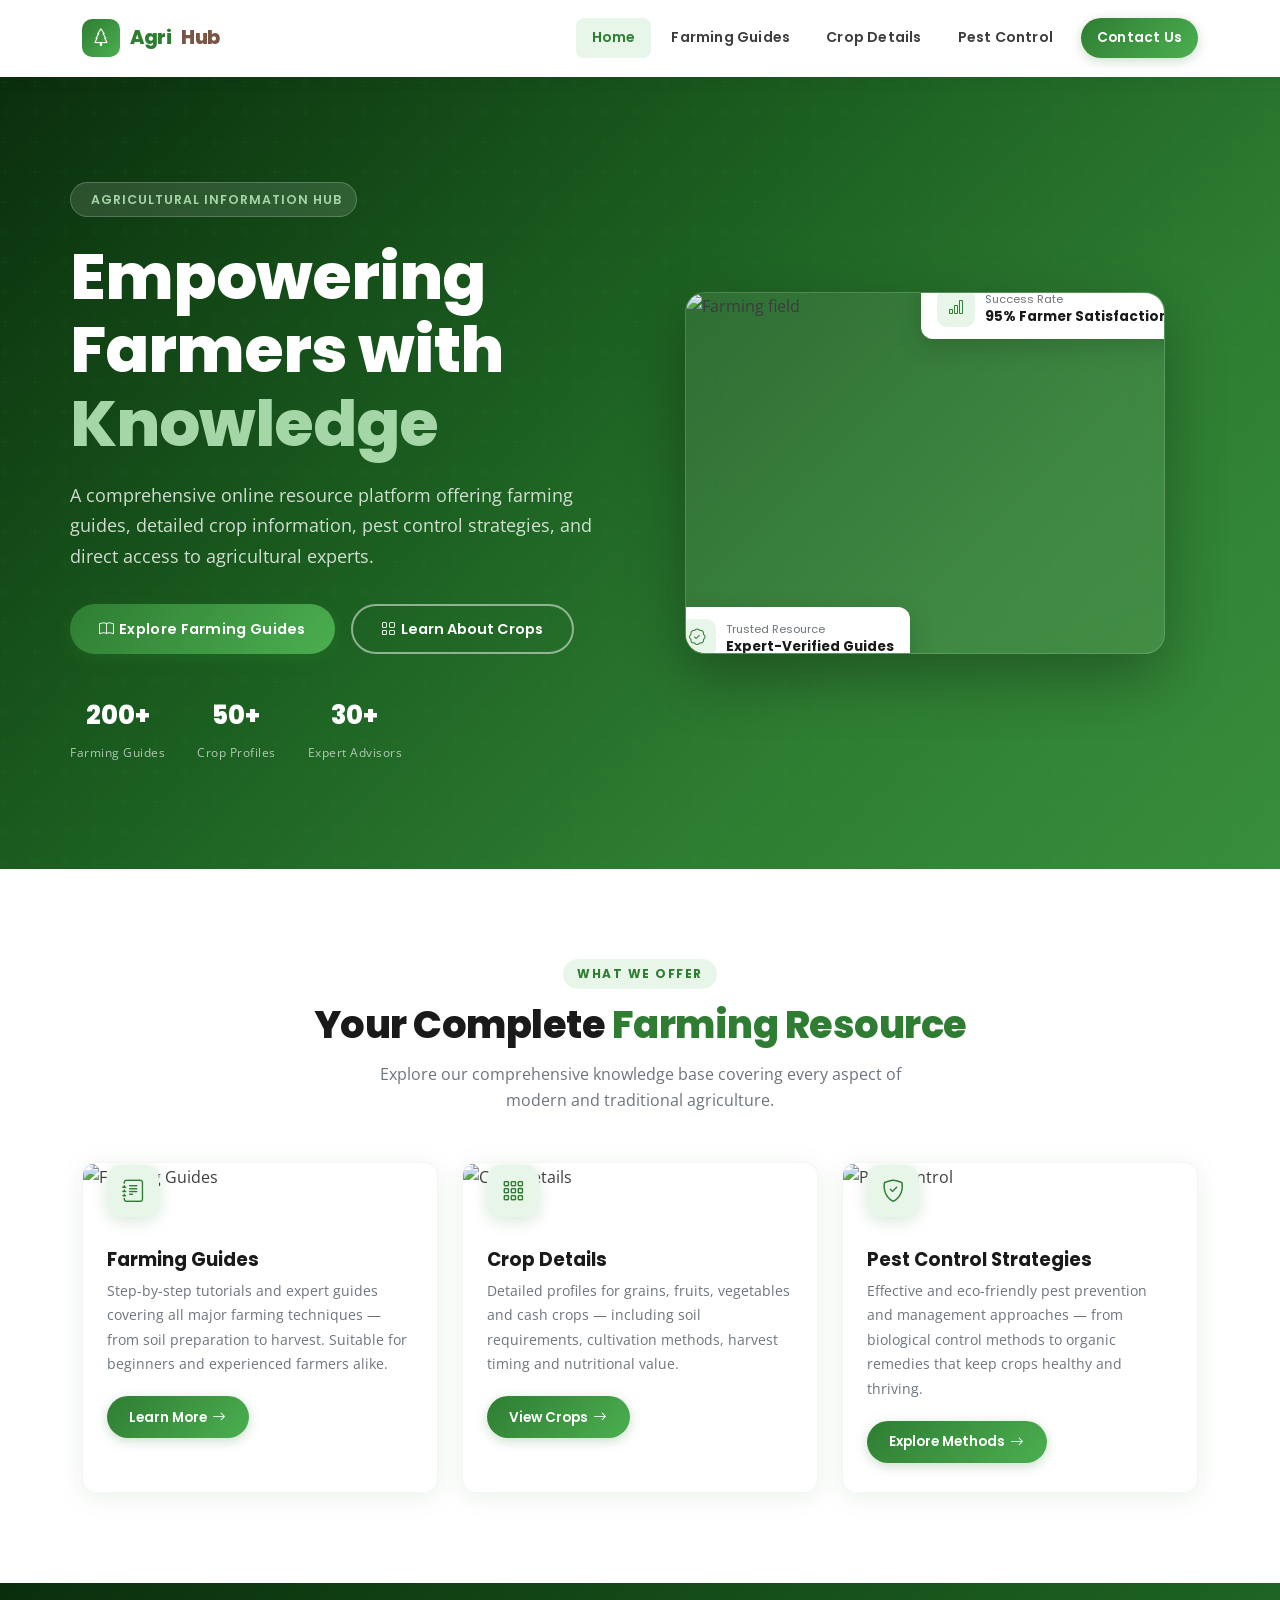
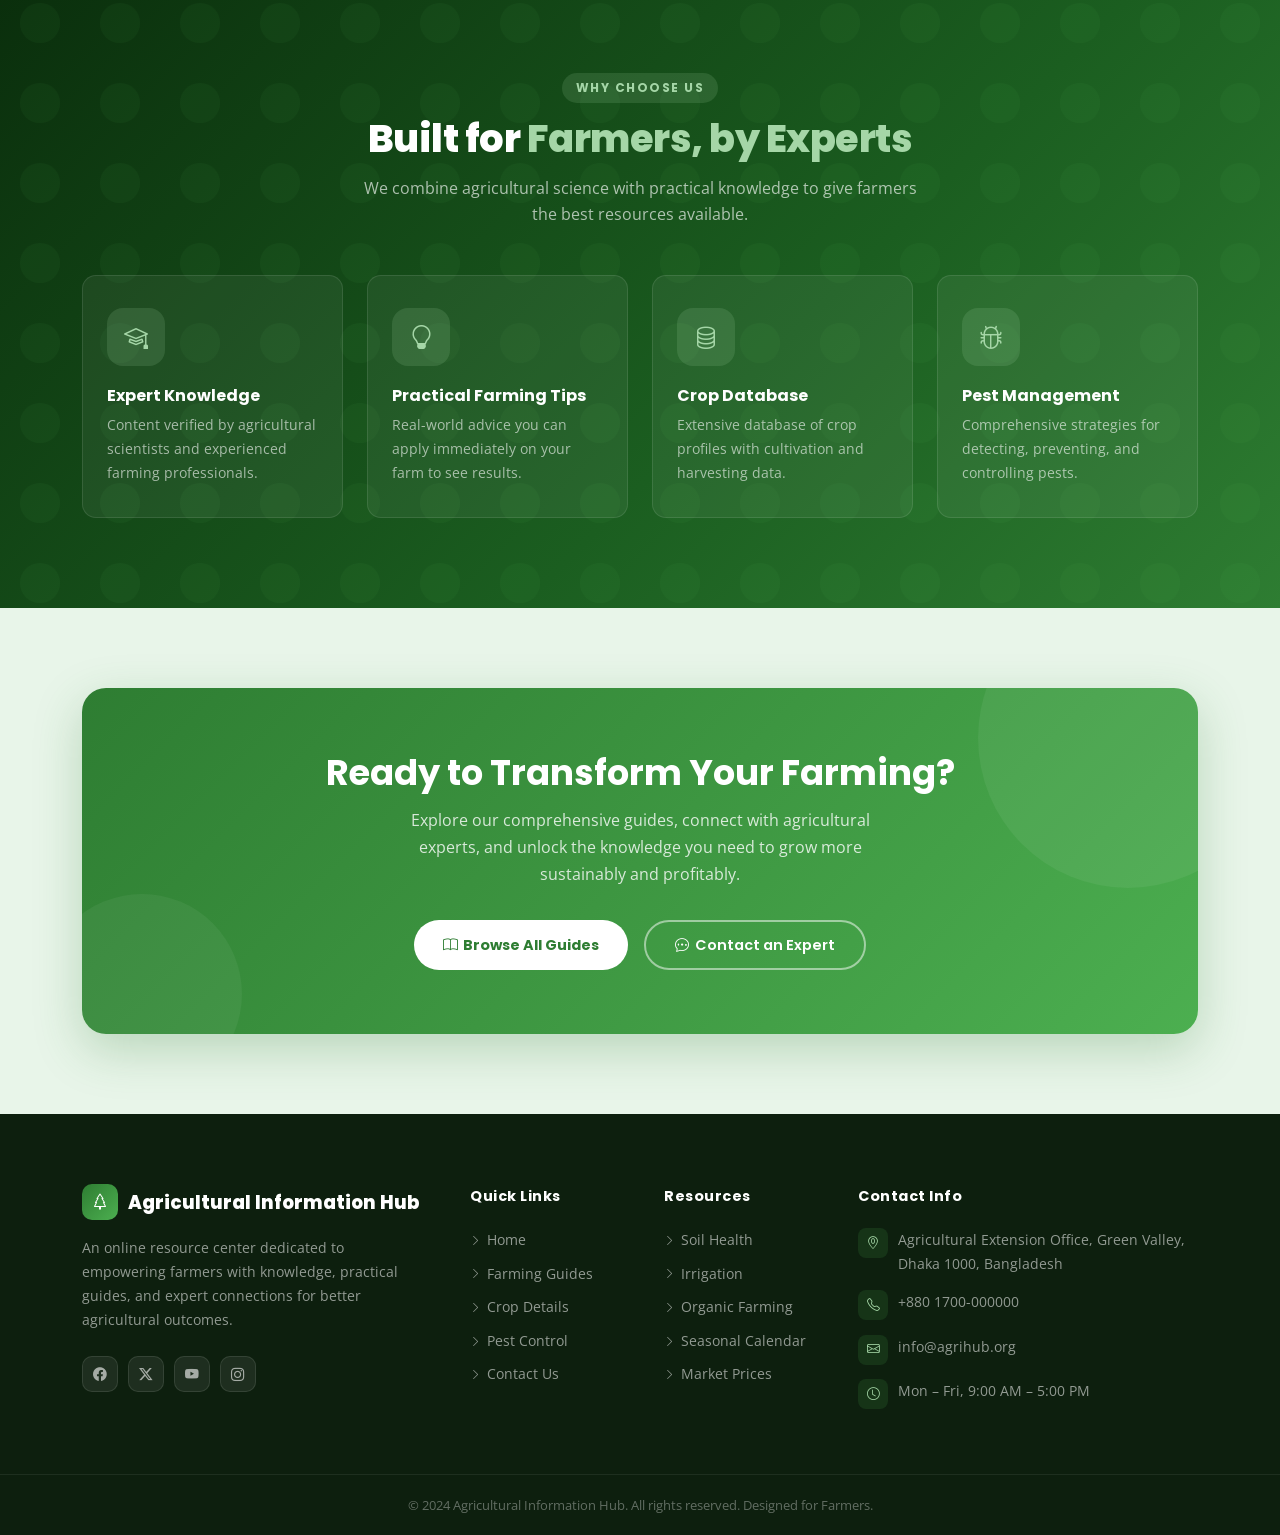
==== index.html @ 04e67c88 "uploaded base files" ====
<!DOCTYPE html>
<html lang="en">
<head>
  <meta charset="UTF-8" />
  <meta name="viewport" content="width=device-width, initial-scale=1.0" />
  <title>Agricultural Information Hub – Empowering Farmers with Knowledge</title>
  <meta name="description" content="Your online resource center for farming guides, crop information, pest control strategies, and agricultural expert advice." />

  <!-- Bootstrap 5 CSS -->
  <link rel="stylesheet" href="https://cdn.jsdelivr.net/npm/bootstrap@5.3.2/dist/css/bootstrap.min.css" />
  <!-- Bootstrap Icons -->
  <link rel="stylesheet" href="https://cdn.jsdelivr.net/npm/bootstrap-icons@1.11.3/font/bootstrap-icons.min.css" />
  <!-- Google Fonts -->
  <link rel="stylesheet" href="https://fonts.googleapis.com/css2?family=Poppins:wght@400;600;700;800&family=Open+Sans:wght@400;500;600&display=swap" />
  <!-- Custom CSS -->
  <link rel="stylesheet" href="css/style.css" />
</head>
<body>

<!-- ========================================
     NAVIGATION BAR
     ======================================== -->
<nav class="navbar navbar-expand-lg sticky-top" id="mainNav">
  <div class="container">

    <!-- Brand / Logo -->
    <a class="navbar-brand" href="index.html">
      <span class="brand-icon"><i class="bi bi-tree"></i></span>
      Agri<span>Hub</span>
    </a>

    <!-- Hamburger Toggle -->
    <button class="navbar-toggler" type="button" id="navbarToggler"
            data-bs-toggle="collapse" data-bs-target="#navbarNav"
            aria-controls="navbarNav" aria-expanded="false" aria-label="Toggle navigation">
      <span class="toggler-bar"></span>
      <span class="toggler-bar"></span>
      <span class="toggler-bar"></span>
    </button>

    <!-- Nav Links -->
    <div class="collapse navbar-collapse justify-content-end" id="navbarNav">
      <ul class="navbar-nav gap-1">
        <li class="nav-item"><a class="nav-link active" href="index.html">Home</a></li>
        <li class="nav-item"><a class="nav-link" href="farming-guides.html">Farming Guides</a></li>
        <li class="nav-item"><a class="nav-link" href="crop-details.html">Crop Details</a></li>
        <li class="nav-item"><a class="nav-link" href="pest-control.html">Pest Control</a></li>
        <li class="nav-item ms-lg-2">
          <a class="nav-link btn-green px-4" href="contact.html" style="color:white!important">Contact Us</a>
        </li>
      </ul>
    </div>
  </div>
</nav>

<!-- ========================================
     HERO SECTION
     ======================================== -->
<section class="hero">
  <div class="hero-bg-image"></div>
  <div class="container">
    <div class="row align-items-center">

      <!-- Left: Text -->
      <div class="col-lg-6 hero-content">
        <div class="hero-badge">
          <i class="bi bi-leaf"></i> Agricultural Information Hub
        </div>
        <h1>Empowering Farmers with <span class="highlight">Knowledge</span></h1>
        <p>A comprehensive online resource platform offering farming guides, detailed crop information, pest control strategies, and direct access to agricultural experts.</p>
        <div class="d-flex gap-3 flex-wrap">
          <a href="farming-guides.html" class="btn-primary-green">
            <i class="bi bi-book"></i> Explore Farming Guides
          </a>
          <a href="crop-details.html" class="btn-outline-green">
            <i class="bi bi-grid"></i> Learn About Crops
          </a>
        </div>

        <!-- Stats -->
        <div class="hero-stats">
          <div class="hero-stat">
            <strong>200+</strong>
            <span>Farming Guides</span>
          </div>
          <div class="hero-stat">
            <strong>50+</strong>
            <span>Crop Profiles</span>
          </div>
          <div class="hero-stat">
            <strong>30+</strong>
            <span>Expert Advisors</span>
          </div>
        </div>
      </div>

      <!-- Right: Image Card -->
      <div class="col-lg-6 hero-image-wrap mt-5 mt-lg-0">
        <div class="hero-image-card position-relative mx-auto" style="max-width:480px">
          <img src="https://images.unsplash.com/photo-1464226184884-fa280b87c399?w=800&auto=format&fit=crop" alt="Farming field" />
          <!-- Floating info cards -->
          <div class="hero-float-card card-1">
            <div class="hero-float-icon"><i class="bi bi-patch-check"></i></div>
            <div>
              <div class="hero-float-label">Trusted Resource</div>
              <div class="hero-float-value">Expert-Verified Guides</div>
            </div>
          </div>
          <div class="hero-float-card card-2">
            <div class="hero-float-icon"><i class="bi bi-bar-chart"></i></div>
            <div>
              <div class="hero-float-label">Success Rate</div>
              <div class="hero-float-value">95% Farmer Satisfaction</div>
            </div>
          </div>
        </div>
      </div>

    </div>
  </div>
</section>

<!-- ========================================
     FEATURED SECTIONS (3 Cards)
     ======================================== -->
<section class="section-features">
  <div class="container">
    <div class="section-header fade-in">
      <span class="section-tag">What We Offer</span>
      <h2 class="section-title">Your Complete <span class="accent">Farming Resource</span></h2>
      <p class="section-desc">Explore our comprehensive knowledge base covering every aspect of modern and traditional agriculture.</p>
    </div>

    <div class="row g-4">
      <!-- Card 1: Farming Guides -->
      <div class="col-md-4 fade-in delay-1">
        <div class="feature-card">
          <img src="https://images.unsplash.com/photo-1625246333195-78d9c38ad449?w=600&auto=format&fit=crop" alt="Farming Guides" class="feature-card-img" />
          <div class="feature-card-icon"><i class="bi bi-journal-text"></i></div>
          <div class="feature-card-body">
            <h3>Farming Guides</h3>
            <p>Step-by-step tutorials and expert guides covering all major farming techniques — from soil preparation to harvest. Suitable for beginners and experienced farmers alike.</p>
            <a href="farming-guides.html" class="btn-green">Learn More <i class="bi bi-arrow-right"></i></a>
          </div>
        </div>
      </div>

      <!-- Card 2: Crop Details -->
      <div class="col-md-4 fade-in delay-2">
        <div class="feature-card">
          <img src="https://images.unsplash.com/photo-1543257580-7269da773bf5?w=600&auto=format&fit=crop" alt="Crop Details" class="feature-card-img" />
          <div class="feature-card-icon"><i class="bi bi-grid-3x3-gap"></i></div>
          <div class="feature-card-body">
            <h3>Crop Details</h3>
            <p>Detailed profiles for grains, fruits, vegetables and cash crops — including soil requirements, cultivation methods, harvest timing and nutritional value.</p>
            <a href="crop-details.html" class="btn-green">View Crops <i class="bi bi-arrow-right"></i></a>
          </div>
        </div>
      </div>

      <!-- Card 3: Pest Control -->
      <div class="col-md-4 fade-in delay-3">
        <div class="feature-card">
          <img src="https://images.unsplash.com/photo-1416879595882-3373a0480b5b?w=600&auto=format&fit=crop" alt="Pest Control" class="feature-card-img" />
          <div class="feature-card-icon"><i class="bi bi-shield-check"></i></div>
          <div class="feature-card-body">
            <h3>Pest Control Strategies</h3>
            <p>Effective and eco-friendly pest prevention and management approaches — from biological control methods to organic remedies that keep crops healthy and thriving.</p>
            <a href="pest-control.html" class="btn-green">Explore Methods <i class="bi bi-arrow-right"></i></a>
          </div>
        </div>
      </div>
    </div>
  </div>
</section>

<!-- ========================================
     WHY THIS HUB SECTION
     ======================================== -->
<section class="section-why">
  <div class="container">
    <div class="section-header fade-in">
      <span class="section-tag">Why Choose Us</span>
      <h2 class="section-title">Built for <span class="accent" style="color:#a5d6a7">Farmers, by Experts</span></h2>
      <p class="section-desc">We combine agricultural science with practical knowledge to give farmers the best resources available.</p>
    </div>

    <div class="row g-4">
      <!-- Feature 1 -->
      <div class="col-sm-6 col-lg-3 fade-in delay-1">
        <div class="why-card">
          <div class="why-icon"><i class="bi bi-mortarboard"></i></div>
          <h4>Expert Knowledge</h4>
          <p>Content verified by agricultural scientists and experienced farming professionals.</p>
        </div>
      </div>
      <!-- Feature 2 -->
      <div class="col-sm-6 col-lg-3 fade-in delay-2">
        <div class="why-card">
          <div class="why-icon"><i class="bi bi-lightbulb"></i></div>
          <h4>Practical Farming Tips</h4>
          <p>Real-world advice you can apply immediately on your farm to see results.</p>
        </div>
      </div>
      <!-- Feature 3 -->
      <div class="col-sm-6 col-lg-3 fade-in delay-3">
        <div class="why-card">
          <div class="why-icon"><i class="bi bi-database"></i></div>
          <h4>Crop Database</h4>
          <p>Extensive database of crop profiles with cultivation and harvesting data.</p>
        </div>
      </div>
      <!-- Feature 4 -->
      <div class="col-sm-6 col-lg-3 fade-in delay-4">
        <div class="why-card">
          <div class="why-icon"><i class="bi bi-bug"></i></div>
          <h4>Pest Management</h4>
          <p>Comprehensive strategies for detecting, preventing, and controlling pests.</p>
        </div>
      </div>
    </div>
  </div>
</section>

<!-- ========================================
     CALL TO ACTION
     ======================================== -->
<section class="section-cta">
  <div class="container">
    <div class="cta-box fade-in">
      <h2>Ready to Transform Your Farming?</h2>
      <p>Explore our comprehensive guides, connect with agricultural experts, and unlock the knowledge you need to grow more sustainably and profitably.</p>
      <div class="btn-wrap">
        <a href="farming-guides.html" class="btn-cta-white">
          <i class="bi bi-book"></i> Browse All Guides
        </a>
        <a href="contact.html" class="btn-cta-outline">
          <i class="bi bi-chat-dots"></i> Contact an Expert
        </a>
      </div>
    </div>
  </div>
</section>

<!-- ========================================
     FOOTER
     ======================================== -->
<footer class="site-footer">
  <div class="container">
    <div class="row g-5">

      <!-- Brand Column -->
      <div class="col-lg-4">
        <div class="footer-brand">
          <span class="brand-icon"><i class="bi bi-tree"></i></span>
          Agricultural Information Hub
        </div>
        <p class="footer-desc">An online resource center dedicated to empowering farmers with knowledge, practical guides, and expert connections for better agricultural outcomes.</p>
        <div class="social-links">
          <a href="#" class="social-link" aria-label="Facebook"><i class="bi bi-facebook"></i></a>
          <a href="#" class="social-link" aria-label="Twitter"><i class="bi bi-twitter-x"></i></a>
          <a href="#" class="social-link" aria-label="YouTube"><i class="bi bi-youtube"></i></a>
          <a href="#" class="social-link" aria-label="Instagram"><i class="bi bi-instagram"></i></a>
        </div>
      </div>

      <!-- Quick Links -->
      <div class="col-sm-6 col-lg-2">
        <p class="footer-heading">Quick Links</p>
        <ul class="footer-links">
          <li><a href="index.html"><i class="bi bi-chevron-right"></i> Home</a></li>
          <li><a href="farming-guides.html"><i class="bi bi-chevron-right"></i> Farming Guides</a></li>
          <li><a href="crop-details.html"><i class="bi bi-chevron-right"></i> Crop Details</a></li>
          <li><a href="pest-control.html"><i class="bi bi-chevron-right"></i> Pest Control</a></li>
          <li><a href="contact.html"><i class="bi bi-chevron-right"></i> Contact Us</a></li>
        </ul>
      </div>

      <!-- Resources -->
      <div class="col-sm-6 col-lg-2">
        <p class="footer-heading">Resources</p>
        <ul class="footer-links">
          <li><a href="#"><i class="bi bi-chevron-right"></i> Soil Health</a></li>
          <li><a href="#"><i class="bi bi-chevron-right"></i> Irrigation</a></li>
          <li><a href="#"><i class="bi bi-chevron-right"></i> Organic Farming</a></li>
          <li><a href="#"><i class="bi bi-chevron-right"></i> Seasonal Calendar</a></li>
          <li><a href="#"><i class="bi bi-chevron-right"></i> Market Prices</a></li>
        </ul>
      </div>

      <!-- Contact Info -->
      <div class="col-lg-4">
        <p class="footer-heading">Contact Info</p>
        <div class="footer-contact-item">
          <span class="footer-contact-icon"><i class="bi bi-geo-alt"></i></span>
          <span>Agricultural Extension Office, Green Valley, Dhaka 1000, Bangladesh</span>
        </div>
        <div class="footer-contact-item">
          <span class="footer-contact-icon"><i class="bi bi-telephone"></i></span>
          <span>+880 1700-000000</span>
        </div>
        <div class="footer-contact-item">
          <span class="footer-contact-icon"><i class="bi bi-envelope"></i></span>
          <span>info@agrihub.org</span>
        </div>
        <div class="footer-contact-item">
          <span class="footer-contact-icon"><i class="bi bi-clock"></i></span>
          <span>Mon – Fri, 9:00 AM – 5:00 PM</span>
        </div>
      </div>

    </div>
  </div>
  <div class="footer-bottom">
    <div class="container">
      <p class="mb-0">&copy; 2024 Agricultural Information Hub. All rights reserved. Designed for Farmers.</p>
    </div>
  </div>
</footer>

<!-- Scroll To Top Button -->
<button id="scrollTop" aria-label="Scroll to top"><i class="bi bi-arrow-up"></i></button>

<!-- Bootstrap 5 JS Bundle -->
<script src="https://cdn.jsdelivr.net/npm/bootstrap@5.3.2/dist/js/bootstrap.bundle.min.js"></script>
<!-- jQuery -->
<script src="https://code.jquery.com/jquery-3.7.1.min.js"></script>
<!-- Custom JS -->
<script src="js/script.js"></script>
</body>
</html>
---- css/style.css ----
/* =============================================
   Agricultural Information Hub - Main Stylesheet
   Color Palette:
     Primary Green: #2e7d32
     Light Green: #e8f5e9
     Earth Brown: #795548
     Background: #f8f9fa
   Fonts: Poppins (headings), Open Sans (body)
   ============================================= */

/* ---- Google Fonts Import ---- */
@import url('https://fonts.googleapis.com/css2?family=Poppins:wght@400;600;700;800&family=Open+Sans:wght@400;500;600&display=swap');

/* ---- CSS Variables ---- */
:root {
  --primary: #2e7d32;
  --primary-dark: #1b5e20;
  --primary-light: #4caf50;
  --light-green: #e8f5e9;
  --brown: #795548;
  --brown-light: #a1887f;
  --bg: #f8f9fa;
  --white: #ffffff;
  --dark: #1a1a1a;
  --text: #3d3d3d;
  --text-muted: #6c757d;
  --shadow: 0 4px 24px rgba(46,125,50,0.10);
  --shadow-hover: 0 8px 32px rgba(46,125,50,0.18);
  --radius: 14px;
  --transition: all 0.3s cubic-bezier(0.4, 0, 0.2, 1);
}

/* ---- Reset & Base ---- */
*, *::before, *::after { box-sizing: border-box; }

body {
  font-family: 'Open Sans', sans-serif;
  background: var(--bg);
  color: var(--text);
  font-size: 16px;
  line-height: 1.7;
  overflow-x: hidden;
}

h1, h2, h3, h4, h5, h6 {
  font-family: 'Poppins', sans-serif;
  color: var(--dark);
  font-weight: 700;
}

a { text-decoration: none; transition: var(--transition); }
img { max-width: 100%; }

/* =============================================
   NAVBAR
   ============================================= */
.navbar {
  background: var(--white) !important;
  box-shadow: 0 2px 16px rgba(0,0,0,0.08);
  padding: 0.9rem 0;
  z-index: 1050;
}

.navbar-brand {
  display: flex;
  align-items: center;
  gap: 10px;
  font-family: 'Poppins', sans-serif;
  font-weight: 800;
  font-size: 1.2rem;
  color: var(--primary) !important;
  letter-spacing: -0.5px;
}

.navbar-brand .brand-icon {
  width: 38px;
  height: 38px;
  background: linear-gradient(135deg, var(--primary), var(--primary-light));
  border-radius: 10px;
  display: flex;
  align-items: center;
  justify-content: center;
  color: white;
  font-size: 1.1rem;
  flex-shrink: 0;
}

.navbar-brand span { color: var(--brown); }

.nav-link {
  font-family: 'Poppins', sans-serif;
  font-weight: 600;
  font-size: 0.88rem;
  color: var(--text) !important;
  padding: 0.5rem 1rem !important;
  border-radius: 8px;
  letter-spacing: 0.2px;
  transition: var(--transition);
}

.nav-link:hover, .nav-link.active {
  color: var(--primary) !important;
  background: var(--light-green);
}

.navbar-toggler { border: none; outline: none; box-shadow: none !important; }
.navbar-toggler-icon { background-image: none; }
.navbar-toggler .toggler-bar {
  display: block;
  width: 24px;
  height: 2px;
  background: var(--primary);
  margin: 5px 0;
  border-radius: 2px;
  transition: var(--transition);
}

/* =============================================
   HERO SECTION
   ============================================= */
.hero {
  position: relative;
  min-height: 88vh;
  display: flex;
  align-items: center;
  overflow: hidden;
  background: linear-gradient(135deg, #0a2e0c 0%, #1b5e20 40%, #2e7d32 70%, #388e3c 100%);
}

.hero::before {
  content: '';
  position: absolute;
  inset: 0;
  background:
    url("data:image/svg+xml,%3Csvg width='60' height='60' viewBox='0 0 60 60' xmlns='http://www.w3.org/2000/svg'%3E%3Cg fill='none' fill-rule='evenodd'%3E%3Cg fill='%234caf50' fill-opacity='0.07'%3E%3Cpath d='M36 34v-4h-2v4h-4v2h4v4h2v-4h4v-2h-4zm0-30V0h-2v4h-4v2h4v4h2V6h4V4h-4zM6 34v-4H4v4H0v2h4v4h2v-4h4v-2H6zM6 4V0H4v4H0v2h4v4h2V6h4V4H6z'/%3E%3C/g%3E%3C/g%3E%3C/svg%3E");
  opacity: 0.5;
}

.hero-bg-image {
  position: absolute;
  inset: 0;
  background: url('https://images.unsplash.com/photo-1500651230702-0e2d8a49d4ad?w=1600&auto=format&fit=crop') center/cover no-repeat;
  opacity: 0.18;
}

.hero-content {
  position: relative;
  z-index: 2;
  padding: 80px 0;
}

.hero-badge {
  display: inline-flex;
  align-items: center;
  gap: 6px;
  background: rgba(255,255,255,0.12);
  border: 1px solid rgba(255,255,255,0.2);
  color: #a5d6a7;
  font-family: 'Poppins', sans-serif;
  font-size: 0.78rem;
  font-weight: 600;
  letter-spacing: 1px;
  text-transform: uppercase;
  padding: 6px 14px;
  border-radius: 50px;
  margin-bottom: 1.4rem;
}

.hero h1 {
  font-family: 'Poppins', sans-serif;
  font-size: clamp(2.4rem, 5vw, 4rem);
  font-weight: 800;
  color: #ffffff;
  line-height: 1.15;
  letter-spacing: -1px;
  margin-bottom: 1.2rem;
}

.hero h1 .highlight {
  color: #a5d6a7;
  position: relative;
}

.hero p {
  color: rgba(255,255,255,0.8);
  font-size: 1.1rem;
  max-width: 540px;
  margin-bottom: 2rem;
  line-height: 1.75;
}

.hero-stats {
  display: flex;
  gap: 2rem;
  margin-top: 2.5rem;
  flex-wrap: wrap;
}

.hero-stat {
  text-align: center;
}

.hero-stat strong {
  display: block;
  font-family: 'Poppins', sans-serif;
  font-size: 1.6rem;
  font-weight: 800;
  color: #fff;
}

.hero-stat span {
  font-size: 0.78rem;
  color: rgba(255,255,255,0.65);
  letter-spacing: 0.5px;
}

.hero-image-wrap {
  position: relative;
  z-index: 2;
}

.hero-image-card {
  background: rgba(255,255,255,0.08);
  backdrop-filter: blur(16px);
  border: 1px solid rgba(255,255,255,0.15);
  border-radius: 20px;
  overflow: hidden;
  box-shadow: 0 24px 60px rgba(0,0,0,0.3);
}

.hero-image-card img {
  width: 100%;
  height: 360px;
  object-fit: cover;
  display: block;
}

/* Floating info cards on hero image */
.hero-float-card {
  position: absolute;
  background: white;
  border-radius: 12px;
  padding: 12px 16px;
  box-shadow: 0 8px 24px rgba(0,0,0,0.15);
  display: flex;
  align-items: center;
  gap: 10px;
  font-family: 'Poppins', sans-serif;
}

.hero-float-card.card-1 { bottom: -16px; left: -24px; }
.hero-float-card.card-2 { top: -16px; right: -20px; }

.hero-float-icon {
  width: 38px; height: 38px;
  background: var(--light-green);
  border-radius: 10px;
  display: flex;
  align-items: center;
  justify-content: center;
  color: var(--primary);
  font-size: 1rem;
  flex-shrink: 0;
}

.hero-float-label { font-size: 0.7rem; color: var(--text-muted); }
.hero-float-value { font-size: 0.85rem; font-weight: 700; color: var(--dark); line-height: 1.2; }

/* =============================================
   BUTTONS
   ============================================= */
.btn-primary-green {
  background: linear-gradient(135deg, var(--primary), var(--primary-light));
  color: white;
  border: none;
  padding: 0.72rem 1.8rem;
  border-radius: 50px;
  font-family: 'Poppins', sans-serif;
  font-weight: 600;
  font-size: 0.9rem;
  letter-spacing: 0.3px;
  transition: var(--transition);
  box-shadow: 0 4px 15px rgba(46,125,50,0.3);
  cursor: pointer;
  display: inline-flex;
  align-items: center;
  gap: 6px;
}

.btn-primary-green:hover {
  transform: translateY(-2px);
  box-shadow: 0 8px 25px rgba(46,125,50,0.4);
  color: white;
}

.btn-outline-green {
  background: transparent;
  color: white;
  border: 2px solid rgba(255,255,255,0.5);
  padding: 0.68rem 1.8rem;
  border-radius: 50px;
  font-family: 'Poppins', sans-serif;
  font-weight: 600;
  font-size: 0.9rem;
  transition: var(--transition);
  cursor: pointer;
  display: inline-flex;
  align-items: center;
  gap: 6px;
}

.btn-outline-green:hover {
  background: rgba(255,255,255,0.1);
  border-color: white;
  color: white;
  transform: translateY(-2px);
}

.btn-green {
  background: linear-gradient(135deg, var(--primary), var(--primary-light));
  color: white;
  border: none;
  padding: 0.6rem 1.4rem;
  border-radius: 50px;
  font-family: 'Poppins', sans-serif;
  font-weight: 600;
  font-size: 0.85rem;
  transition: var(--transition);
  box-shadow: 0 3px 12px rgba(46,125,50,0.25);
  cursor: pointer;
  display: inline-flex;
  align-items: center;
  gap: 5px;
}

.btn-green:hover {
  transform: translateY(-2px);
  box-shadow: 0 6px 20px rgba(46,125,50,0.35);
  color: white;
}

/* =============================================
   SECTION HEADERS
   ============================================= */
.section-header {
  text-align: center;
  margin-bottom: 3rem;
}

.section-tag {
  display: inline-block;
  background: var(--light-green);
  color: var(--primary);
  font-family: 'Poppins', sans-serif;
  font-size: 0.75rem;
  font-weight: 700;
  letter-spacing: 1.5px;
  text-transform: uppercase;
  padding: 5px 14px;
  border-radius: 50px;
  margin-bottom: 0.8rem;
}

.section-title {
  font-family: 'Poppins', sans-serif;
  font-size: clamp(1.7rem, 3vw, 2.4rem);
  font-weight: 800;
  color: var(--dark);
  line-height: 1.2;
  letter-spacing: -0.5px;
  margin-bottom: 0.8rem;
}

.section-title .accent { color: var(--primary); }

.section-desc {
  color: var(--text-muted);
  max-width: 560px;
  margin: 0 auto;
  font-size: 0.97rem;
}

/* =============================================
   FEATURED CARDS
   ============================================= */
.section-features { padding: 90px 0; background: var(--white); }

.feature-card {
  background: var(--white);
  border-radius: var(--radius);
  overflow: hidden;
  box-shadow: var(--shadow);
  transition: var(--transition);
  height: 100%;
  border: 1px solid rgba(0,0,0,0.04);
}

.feature-card:hover {
  transform: translateY(-6px);
  box-shadow: var(--shadow-hover);
}

.feature-card-img {
  width: 100%;
  height: 200px;
  object-fit: cover;
}

.feature-card-icon {
  width: 52px; height: 52px;
  background: var(--light-green);
  border-radius: 14px;
  display: flex;
  align-items: center;
  justify-content: center;
  color: var(--primary);
  font-size: 1.4rem;
  margin: -26px 24px 0;
  position: relative;
  z-index: 1;
  box-shadow: 0 4px 16px rgba(46,125,50,0.18);
  flex-shrink: 0;
}

.feature-card-body {
  padding: 1.2rem 1.5rem 1.8rem;
}

.feature-card-body h3 {
  font-size: 1.15rem;
  font-weight: 700;
  margin-bottom: 0.5rem;
  margin-top: 0.8rem;
}

.feature-card-body p {
  color: var(--text-muted);
  font-size: 0.9rem;
  margin-bottom: 1.2rem;
}

/* =============================================
   WHY HUB SECTION
   ============================================= */
.section-why {
  padding: 90px 0;
  background: linear-gradient(135deg, #0a2e0c 0%, #1b5e20 60%, #2e7d32 100%);
  position: relative;
  overflow: hidden;
}

.section-why::before {
  content: '';
  position: absolute;
  inset: 0;
  background: url("data:image/svg+xml,%3Csvg width='80' height='80' viewBox='0 0 80 80' xmlns='http://www.w3.org/2000/svg'%3E%3Cg fill='%234caf50' fill-opacity='0.06' fill-rule='evenodd'%3E%3Ccircle cx='40' cy='40' r='20'/%3E%3C/g%3E%3C/svg%3E");
}

.section-why .section-tag { background: rgba(165,214,167,0.15); color: #a5d6a7; }
.section-why .section-title { color: white; }
.section-why .section-desc { color: rgba(255,255,255,0.65); }

.why-card {
  background: rgba(255,255,255,0.06);
  border: 1px solid rgba(255,255,255,0.1);
  border-radius: var(--radius);
  padding: 2rem 1.5rem;
  transition: var(--transition);
  position: relative;
  z-index: 1;
}

.why-card:hover {
  background: rgba(255,255,255,0.1);
  transform: translateY(-4px);
}

.why-icon {
  width: 58px; height: 58px;
  background: rgba(165,214,167,0.15);
  border-radius: 16px;
  display: flex;
  align-items: center;
  justify-content: center;
  color: #a5d6a7;
  font-size: 1.5rem;
  margin-bottom: 1.2rem;
}

.why-card h4 {
  font-size: 1rem;
  font-weight: 700;
  color: white;
  margin-bottom: 0.5rem;
}

.why-card p {
  color: rgba(255,255,255,0.6);
  font-size: 0.88rem;
  margin: 0;
}

/* =============================================
   CTA SECTION
   ============================================= */
.section-cta {
  padding: 80px 0;
  background: var(--light-green);
}

.cta-box {
  background: linear-gradient(135deg, var(--primary), var(--primary-light));
  border-radius: 24px;
  padding: 4rem;
  text-align: center;
  position: relative;
  overflow: hidden;
  box-shadow: 0 16px 48px rgba(46,125,50,0.25);
}

.cta-box::before {
  content: '';
  position: absolute;
  width: 300px; height: 300px;
  background: rgba(255,255,255,0.06);
  border-radius: 50%;
  top: -100px; right: -80px;
}

.cta-box::after {
  content: '';
  position: absolute;
  width: 200px; height: 200px;
  background: rgba(255,255,255,0.05);
  border-radius: 50%;
  bottom: -60px; left: -40px;
}

.cta-box h2 {
  color: white;
  font-size: clamp(1.6rem, 3vw, 2.2rem);
  margin-bottom: 0.8rem;
  position: relative;
  z-index: 1;
}

.cta-box p {
  color: rgba(255,255,255,0.8);
  font-size: 1rem;
  max-width: 500px;
  margin: 0 auto 2rem;
  position: relative;
  z-index: 1;
}

.cta-box .btn-wrap {
  position: relative;
  z-index: 1;
  display: flex;
  gap: 1rem;
  justify-content: center;
  flex-wrap: wrap;
}

.btn-cta-white {
  background: white;
  color: var(--primary);
  border: none;
  padding: 0.72rem 1.8rem;
  border-radius: 50px;
  font-family: 'Poppins', sans-serif;
  font-weight: 700;
  font-size: 0.9rem;
  transition: var(--transition);
  cursor: pointer;
  display: inline-flex;
  align-items: center;
  gap: 6px;
}

.btn-cta-white:hover {
  transform: translateY(-2px);
  box-shadow: 0 8px 24px rgba(0,0,0,0.15);
  color: var(--primary);
}

.btn-cta-outline {
  background: transparent;
  color: white;
  border: 2px solid rgba(255,255,255,0.5);
  padding: 0.68rem 1.8rem;
  border-radius: 50px;
  font-family: 'Poppins', sans-serif;
  font-weight: 600;
  font-size: 0.9rem;
  transition: var(--transition);
  cursor: pointer;
  display: inline-flex;
  align-items: center;
  gap: 6px;
  text-decoration: none;
}

.btn-cta-outline:hover {
  background: rgba(255,255,255,0.1);
  border-color: white;
  color: white;
  transform: translateY(-2px);
}

/* =============================================
   FOOTER
   ============================================= */
.site-footer {
  background: #0d1f0e;
  color: rgba(255,255,255,0.75);
  padding: 70px 0 0;
}

.footer-brand {
  display: flex;
  align-items: center;
  gap: 10px;
  font-family: 'Poppins', sans-serif;
  font-weight: 800;
  font-size: 1.15rem;
  color: white;
  margin-bottom: 1rem;
}

.footer-brand .brand-icon {
  width: 36px; height: 36px;
  background: linear-gradient(135deg, var(--primary), var(--primary-light));
  border-radius: 10px;
  display: flex;
  align-items: center;
  justify-content: center;
  color: white;
  font-size: 1rem;
  flex-shrink: 0;
}

.footer-desc {
  font-size: 0.88rem;
  color: rgba(255,255,255,0.55);
  margin-bottom: 1.5rem;
  line-height: 1.7;
}

.footer-heading {
  font-family: 'Poppins', sans-serif;
  font-size: 0.9rem;
  font-weight: 700;
  color: white;
  margin-bottom: 1.2rem;
  letter-spacing: 0.5px;
}

.footer-links { list-style: none; padding: 0; margin: 0; }
.footer-links li { margin-bottom: 0.6rem; }
.footer-links a {
  color: rgba(255,255,255,0.55);
  font-size: 0.88rem;
  display: flex;
  align-items: center;
  gap: 6px;
  transition: var(--transition);
}
.footer-links a:hover { color: #a5d6a7; padding-left: 4px; }
.footer-links a i { font-size: 0.7rem; }

.footer-contact-item {
  display: flex;
  align-items: flex-start;
  gap: 10px;
  margin-bottom: 0.9rem;
  font-size: 0.88rem;
  color: rgba(255,255,255,0.55);
}

.footer-contact-icon {
  width: 30px; height: 30px;
  background: rgba(76,175,80,0.15);
  border-radius: 8px;
  display: flex;
  align-items: center;
  justify-content: center;
  color: #a5d6a7;
  flex-shrink: 0;
  font-size: 0.8rem;
}

.social-links { display: flex; gap: 10px; margin-top: 1.2rem; }

.social-link {
  width: 36px; height: 36px;
  background: rgba(255,255,255,0.07);
  border: 1px solid rgba(255,255,255,0.1);
  border-radius: 10px;
  display: flex;
  align-items: center;
  justify-content: center;
  color: rgba(255,255,255,0.6);
  font-size: 0.85rem;
  transition: var(--transition);
}

.social-link:hover {
  background: var(--primary);
  border-color: var(--primary);
  color: white;
  transform: translateY(-2px);
}

.footer-bottom {
  border-top: 1px solid rgba(255,255,255,0.07);
  margin-top: 50px;
  padding: 1.2rem 0;
  text-align: center;
  font-size: 0.82rem;
  color: rgba(255,255,255,0.35);
}

/* =============================================
   PAGE HERO (inner pages)
   ============================================= */
.page-hero {
  background: linear-gradient(135deg, #0a2e0c 0%, #1b5e20 60%, #2e7d32 100%);
  padding: 90px 0 70px;
  position: relative;
  overflow: hidden;
}

.page-hero::before {
  content: '';
  position: absolute;
  inset: 0;
  background: url("data:image/svg+xml,%3Csvg width='60' height='60' viewBox='0 0 60 60' xmlns='http://www.w3.org/2000/svg'%3E%3Cg fill='%234caf50' fill-opacity='0.07'%3E%3Cpath d='M36 34v-4h-2v4h-4v2h4v4h2v-4h4v-2h-4zm0-30V0h-2v4h-4v2h4v4h2V6h4V4h-4zM6 34v-4H4v4H0v2h4v4h2v-4h4v-2H6zM6 4V0H4v4H0v2h4v4h2V6h4V4H6z'/%3E%3C/g%3E%3C/svg%3E");
}

.page-hero h1 {
  font-family: 'Poppins', sans-serif;
  font-size: clamp(1.8rem, 4vw, 2.8rem);
  font-weight: 800;
  color: white;
  margin-bottom: 0.5rem;
  position: relative;
  z-index: 1;
}

.page-hero p {
  color: rgba(255,255,255,0.75);
  font-size: 1rem;
  max-width: 560px;
  margin: 0;
  position: relative;
  z-index: 1;
}

.breadcrumb-nav {
  position: relative;
  z-index: 1;
  margin-bottom: 1.2rem;
}

.breadcrumb-nav a {
  color: #a5d6a7;
  font-size: 0.82rem;
  font-family: 'Poppins', sans-serif;
  font-weight: 600;
}

.breadcrumb-nav span {
  color: rgba(255,255,255,0.45);
  font-size: 0.82rem;
  margin: 0 6px;
}

.breadcrumb-nav .current {
  color: rgba(255,255,255,0.7);
  font-size: 0.82rem;
}

/* =============================================
   GUIDE CARDS (Farming Guides)
   ============================================= */
.section-guides { padding: 80px 0; }

.filter-bar {
  display: flex;
  gap: 8px;
  flex-wrap: wrap;
  margin-bottom: 2.5rem;
}

.filter-btn {
  background: var(--white);
  border: 1.5px solid #e0e0e0;
  color: var(--text-muted);
  padding: 7px 18px;
  border-radius: 50px;
  font-family: 'Poppins', sans-serif;
  font-size: 0.82rem;
  font-weight: 600;
  cursor: pointer;
  transition: var(--transition);
}

.filter-btn:hover, .filter-btn.active {
  background: var(--primary);
  border-color: var(--primary);
  color: white;
  box-shadow: 0 3px 12px rgba(46,125,50,0.25);
}

.guide-card {
  background: var(--white);
  border-radius: var(--radius);
  overflow: hidden;
  box-shadow: var(--shadow);
  transition: var(--transition);
  height: 100%;
  border: 1px solid rgba(0,0,0,0.04);
}

.guide-card:hover {
  transform: translateY(-5px);
  box-shadow: var(--shadow-hover);
}

.guide-card-img {
  width: 100%;
  height: 190px;
  object-fit: cover;
}

.guide-cat-tag {
  display: inline-block;
  font-size: 0.7rem;
  font-family: 'Poppins', sans-serif;
  font-weight: 700;
  letter-spacing: 0.5px;
  text-transform: uppercase;
  padding: 3px 10px;
  border-radius: 50px;
  margin-bottom: 0.6rem;
}

.tag-crop { background: #e8f5e9; color: #2e7d32; }
.tag-organic { background: #f3e5f5; color: #7b1fa2; }
.tag-seasonal { background: #fff3e0; color: #e65100; }
.tag-irrigation { background: #e3f2fd; color: #1565c0; }

.guide-card-body {
  padding: 1.3rem 1.4rem 1.6rem;
}

.guide-card-body h4 {
  font-size: 1rem;
  font-weight: 700;
  margin-bottom: 0.5rem;
  color: var(--dark);
}

.guide-card-body p {
  color: var(--text-muted);
  font-size: 0.86rem;
  margin-bottom: 1rem;
  line-height: 1.6;
}

.guide-meta {
  display: flex;
  align-items: center;
  justify-content: space-between;
  font-size: 0.78rem;
  color: var(--text-muted);
  margin-bottom: 1rem;
}

.guide-meta i { font-size: 0.75rem; margin-right: 3px; }

/* =============================================
   CROP DETAILS PAGE
   ============================================= */
.section-crops { padding: 80px 0; }

.crop-category-tabs .nav-link {
  color: var(--text-muted) !important;
  font-size: 0.88rem;
  padding: 0.5rem 1.2rem !important;
  border-radius: 50px !important;
  border: 1.5px solid transparent !important;
}

.crop-category-tabs .nav-link.active {
  background: var(--primary) !important;
  color: white !important;
  border-color: var(--primary) !important;
}

.crop-card {
  background: var(--white);
  border-radius: var(--radius);
  overflow: hidden;
  box-shadow: var(--shadow);
  transition: var(--transition);
  border: 1px solid rgba(0,0,0,0.04);
  margin-bottom: 1.5rem;
}

.crop-card:hover { box-shadow: var(--shadow-hover); }

.crop-card-img {
  width: 100%;
  height: 180px;
  object-fit: cover;
}

.crop-card-body { padding: 1.4rem; }

.crop-card-body h4 {
  font-size: 1.05rem;
  font-weight: 700;
  margin-bottom: 1rem;
  color: var(--dark);
}

.crop-info-grid {
  display: grid;
  grid-template-columns: 1fr 1fr;
  gap: 0.6rem;
  margin-bottom: 1rem;
}

.crop-info-item {
  background: var(--bg);
  border-radius: 8px;
  padding: 0.5rem 0.7rem;
}

.crop-info-label {
  font-size: 0.7rem;
  color: var(--text-muted);
  font-weight: 600;
  letter-spacing: 0.3px;
  text-transform: uppercase;
  display: block;
  margin-bottom: 2px;
}

.crop-info-value {
  font-size: 0.82rem;
  font-weight: 600;
  color: var(--dark);
}

.crop-uses {
  font-size: 0.82rem;
  color: var(--text-muted);
  border-top: 1px solid #f0f0f0;
  padding-top: 0.8rem;
  margin-top: 0.5rem;
}

.crop-uses strong { color: var(--primary); }

/* =============================================
   PEST CONTROL PAGE
   ============================================= */
.section-pest { padding: 80px 0; }

.pest-section-card {
  background: var(--white);
  border-radius: var(--radius);
  padding: 2.2rem;
  box-shadow: var(--shadow);
  margin-bottom: 2rem;
  border-left: 4px solid var(--primary);
}

.pest-section-title {
  display: flex;
  align-items: center;
  gap: 12px;
  margin-bottom: 1.5rem;
}

.pest-section-icon {
  width: 48px; height: 48px;
  background: var(--light-green);
  border-radius: 12px;
  display: flex;
  align-items: center;
  justify-content: center;
  color: var(--primary);
  font-size: 1.3rem;
}

.pest-section-title h3 {
  font-size: 1.2rem;
  font-weight: 700;
  margin: 0;
}

.pest-method-item {
  display: flex;
  align-items: flex-start;
  gap: 14px;
  padding: 1rem 0;
  border-bottom: 1px solid #f5f5f5;
}

.pest-method-item:last-child { border-bottom: none; }

.pest-method-icon {
  width: 40px; height: 40px;
  background: var(--light-green);
  border-radius: 10px;
  display: flex;
  align-items: center;
  justify-content: center;
  color: var(--primary);
  font-size: 1rem;
  flex-shrink: 0;
}

.pest-method-item h5 {
  font-size: 0.92rem;
  font-weight: 700;
  margin-bottom: 0.2rem;
}

.pest-method-item p {
  font-size: 0.85rem;
  color: var(--text-muted);
  margin: 0;
}

.tips-card {
  background: linear-gradient(135deg, var(--primary), var(--primary-light));
  border-radius: var(--radius);
  padding: 2.2rem;
  color: white;
}

.tips-card h3 {
  color: white;
  font-size: 1.2rem;
  margin-bottom: 1.2rem;
  display: flex;
  align-items: center;
  gap: 10px;
}

.tips-list { list-style: none; padding: 0; margin: 0; }

.tips-list li {
  display: flex;
  align-items: flex-start;
  gap: 10px;
  padding: 0.6rem 0;
  border-bottom: 1px solid rgba(255,255,255,0.12);
  font-size: 0.88rem;
  color: rgba(255,255,255,0.85);
}

.tips-list li:last-child { border-bottom: none; }

.tips-list li::before {
  content: '✓';
  width: 20px; height: 20px;
  background: rgba(255,255,255,0.15);
  border-radius: 50%;
  display: flex;
  align-items: center;
  justify-content: center;
  font-size: 0.7rem;
  flex-shrink: 0;
  margin-top: 1px;
}

/* =============================================
   CONTACT PAGE
   ============================================= */
.section-contact { padding: 80px 0; }

.contact-form-wrap {
  background: var(--white);
  border-radius: var(--radius);
  padding: 2.5rem;
  box-shadow: var(--shadow);
}

.contact-form-wrap h3 {
  font-size: 1.3rem;
  font-weight: 700;
  margin-bottom: 0.4rem;
}

.contact-form-wrap .subtitle {
  color: var(--text-muted);
  font-size: 0.9rem;
  margin-bottom: 2rem;
}

.form-label {
  font-family: 'Poppins', sans-serif;
  font-size: 0.82rem;
  font-weight: 600;
  color: var(--dark);
  margin-bottom: 0.4rem;
}

.form-control, .form-select {
  border: 1.5px solid #e8e8e8;
  border-radius: 10px;
  padding: 0.65rem 1rem;
  font-size: 0.9rem;
  font-family: 'Open Sans', sans-serif;
  transition: var(--transition);
  background: var(--bg);
}

.form-control:focus, .form-select:focus {
  border-color: var(--primary);
  box-shadow: 0 0 0 3px rgba(46,125,50,0.1);
  background: white;
  outline: none;
}

.form-control.is-invalid { border-color: #e53935; }
.invalid-feedback { font-size: 0.78rem; }

.success-message {
  display: none;
  background: var(--light-green);
  border: 1px solid #a5d6a7;
  border-radius: 12px;
  padding: 1.2rem 1.5rem;
  text-align: center;
  color: var(--primary);
  font-family: 'Poppins', sans-serif;
  font-weight: 600;
}

.success-message i { font-size: 2rem; display: block; margin-bottom: 0.5rem; }

.contact-info-wrap { margin-top: 1.5rem; }

.contact-info-card {
  background: var(--white);
  border-radius: var(--radius);
  padding: 1.8rem;
  box-shadow: var(--shadow);
  margin-bottom: 1.2rem;
}

.contact-info-card h4 {
  font-size: 1rem;
  font-weight: 700;
  margin-bottom: 1rem;
  display: flex;
  align-items: center;
  gap: 8px;
  color: var(--primary);
}

.contact-detail {
  display: flex;
  align-items: flex-start;
  gap: 12px;
  margin-bottom: 0.9rem;
  font-size: 0.88rem;
  color: var(--text);
}

.contact-detail-icon {
  width: 34px; height: 34px;
  background: var(--light-green);
  border-radius: 9px;
  display: flex;
  align-items: center;
  justify-content: center;
  color: var(--primary);
  font-size: 0.85rem;
  flex-shrink: 0;
}

/* =============================================
   SCROLL TO TOP
   ============================================= */
#scrollTop {
  position: fixed;
  bottom: 28px;
  right: 28px;
  width: 44px; height: 44px;
  background: var(--primary);
  color: white;
  border: none;
  border-radius: 12px;
  display: none;
  align-items: center;
  justify-content: center;
  font-size: 1rem;
  cursor: pointer;
  box-shadow: 0 4px 16px rgba(46,125,50,0.35);
  transition: var(--transition);
  z-index: 9999;
}

#scrollTop:hover {
  background: var(--primary-dark);
  transform: translateY(-2px);
}

#scrollTop.visible { display: flex; }

/* =============================================
   ANIMATIONS (Fade In)
   ============================================= */
.fade-in {
  opacity: 0;
  transform: translateY(30px);
  transition: opacity 0.6s ease, transform 0.6s ease;
}

.fade-in.visible {
  opacity: 1;
  transform: translateY(0);
}

/* Delay variants */
.delay-1 { transition-delay: 0.1s; }
.delay-2 { transition-delay: 0.2s; }
.delay-3 { transition-delay: 0.3s; }
.delay-4 { transition-delay: 0.4s; }

/* =============================================
   RESPONSIVE
   ============================================= */
@media (max-width: 991px) {
  .hero { min-height: auto; }
  .hero-content { padding: 60px 0 40px; }
  .hero-image-wrap { margin-top: 2rem; }
  .hero-float-card.card-1, .hero-float-card.card-2 { display: none; }
  .cta-box { padding: 2.5rem 1.5rem; }
}

@media (max-width: 767px) {
  .hero h1 { font-size: 2rem; }
  .hero-stats { gap: 1.2rem; }
  .section-features, .section-why, .section-cta { padding: 60px 0; }
  .filter-bar { gap: 6px; }
  .contact-form-wrap { padding: 1.5rem; }
  .crop-info-grid { grid-template-columns: 1fr; }
}

/* =============================================
   UTILITY
   ============================================= */
.text-primary-green { color: var(--primary) !important; }
.bg-light-green { background: var(--light-green) !important; }
.bg-primary-green { background: var(--primary) !important; }
.section-pad { padding: 80px 0; }
.rounded-xl { border-radius: var(--radius) !important; }
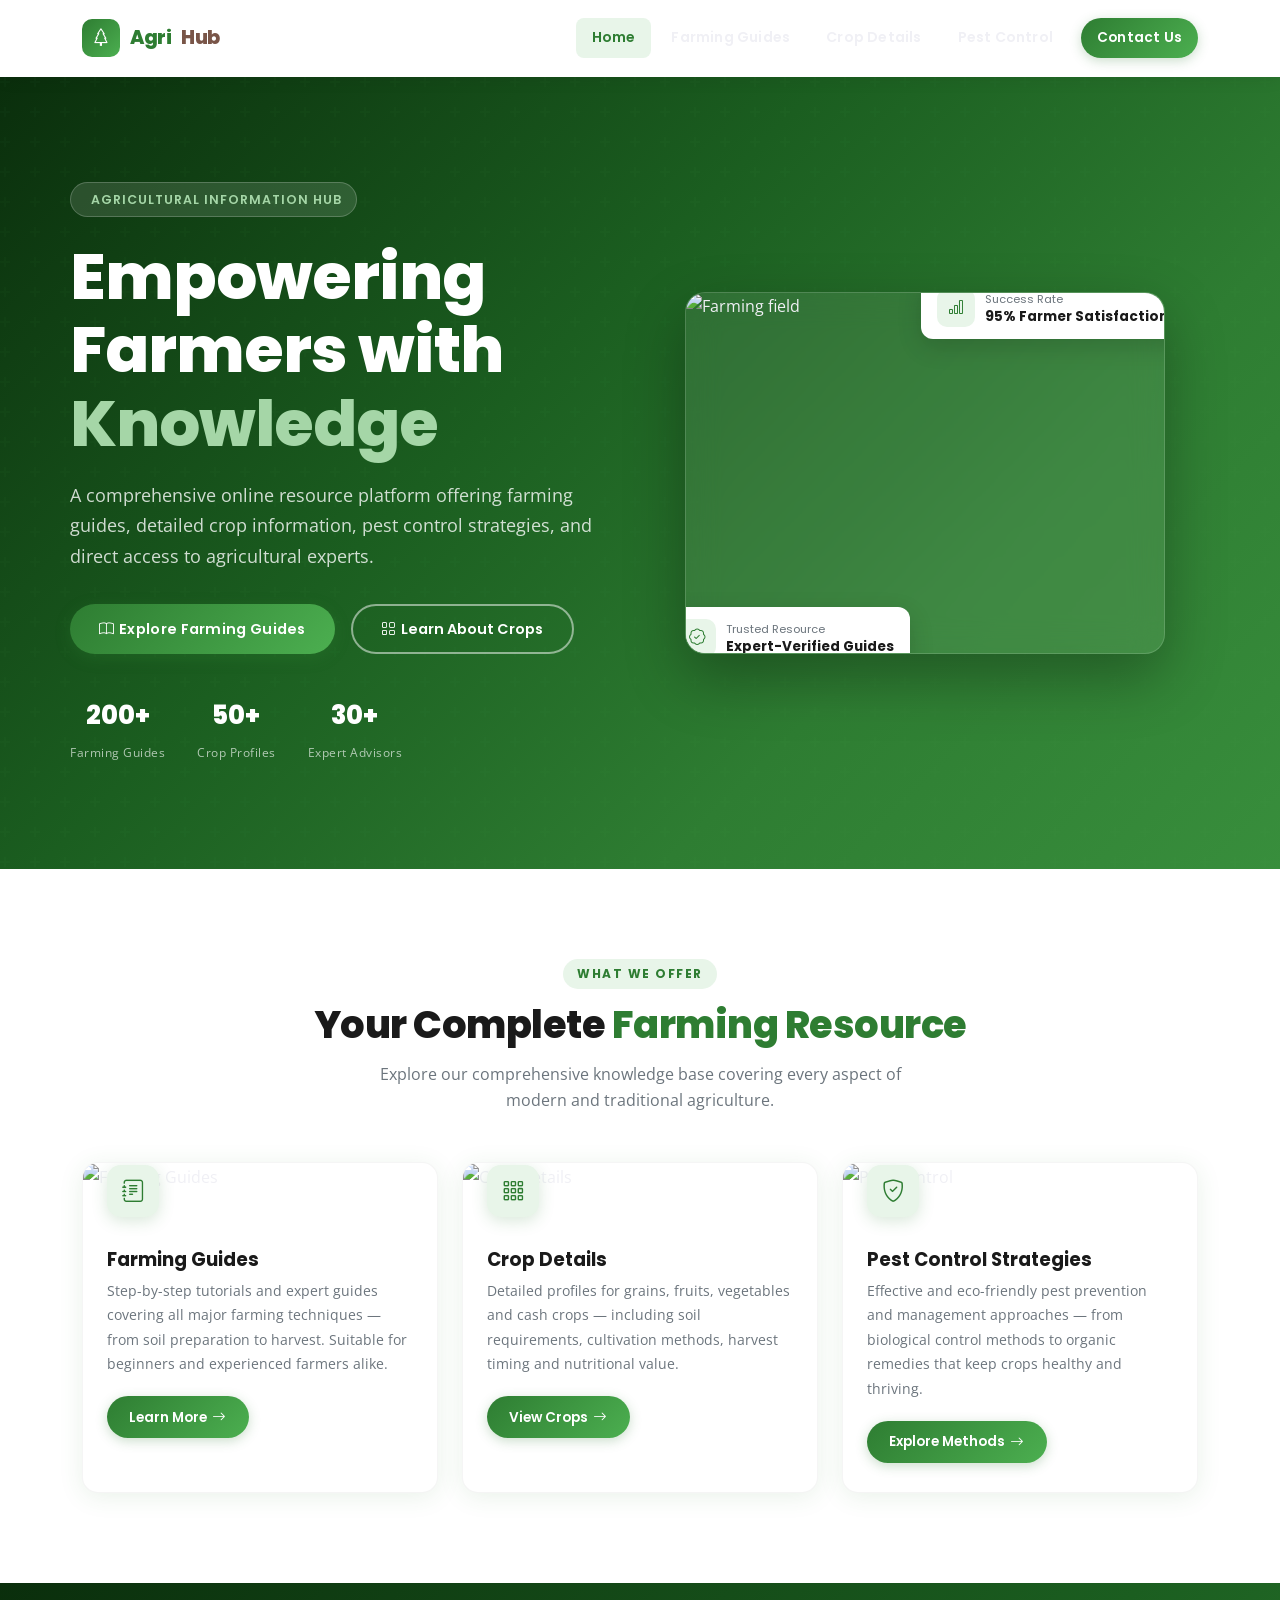
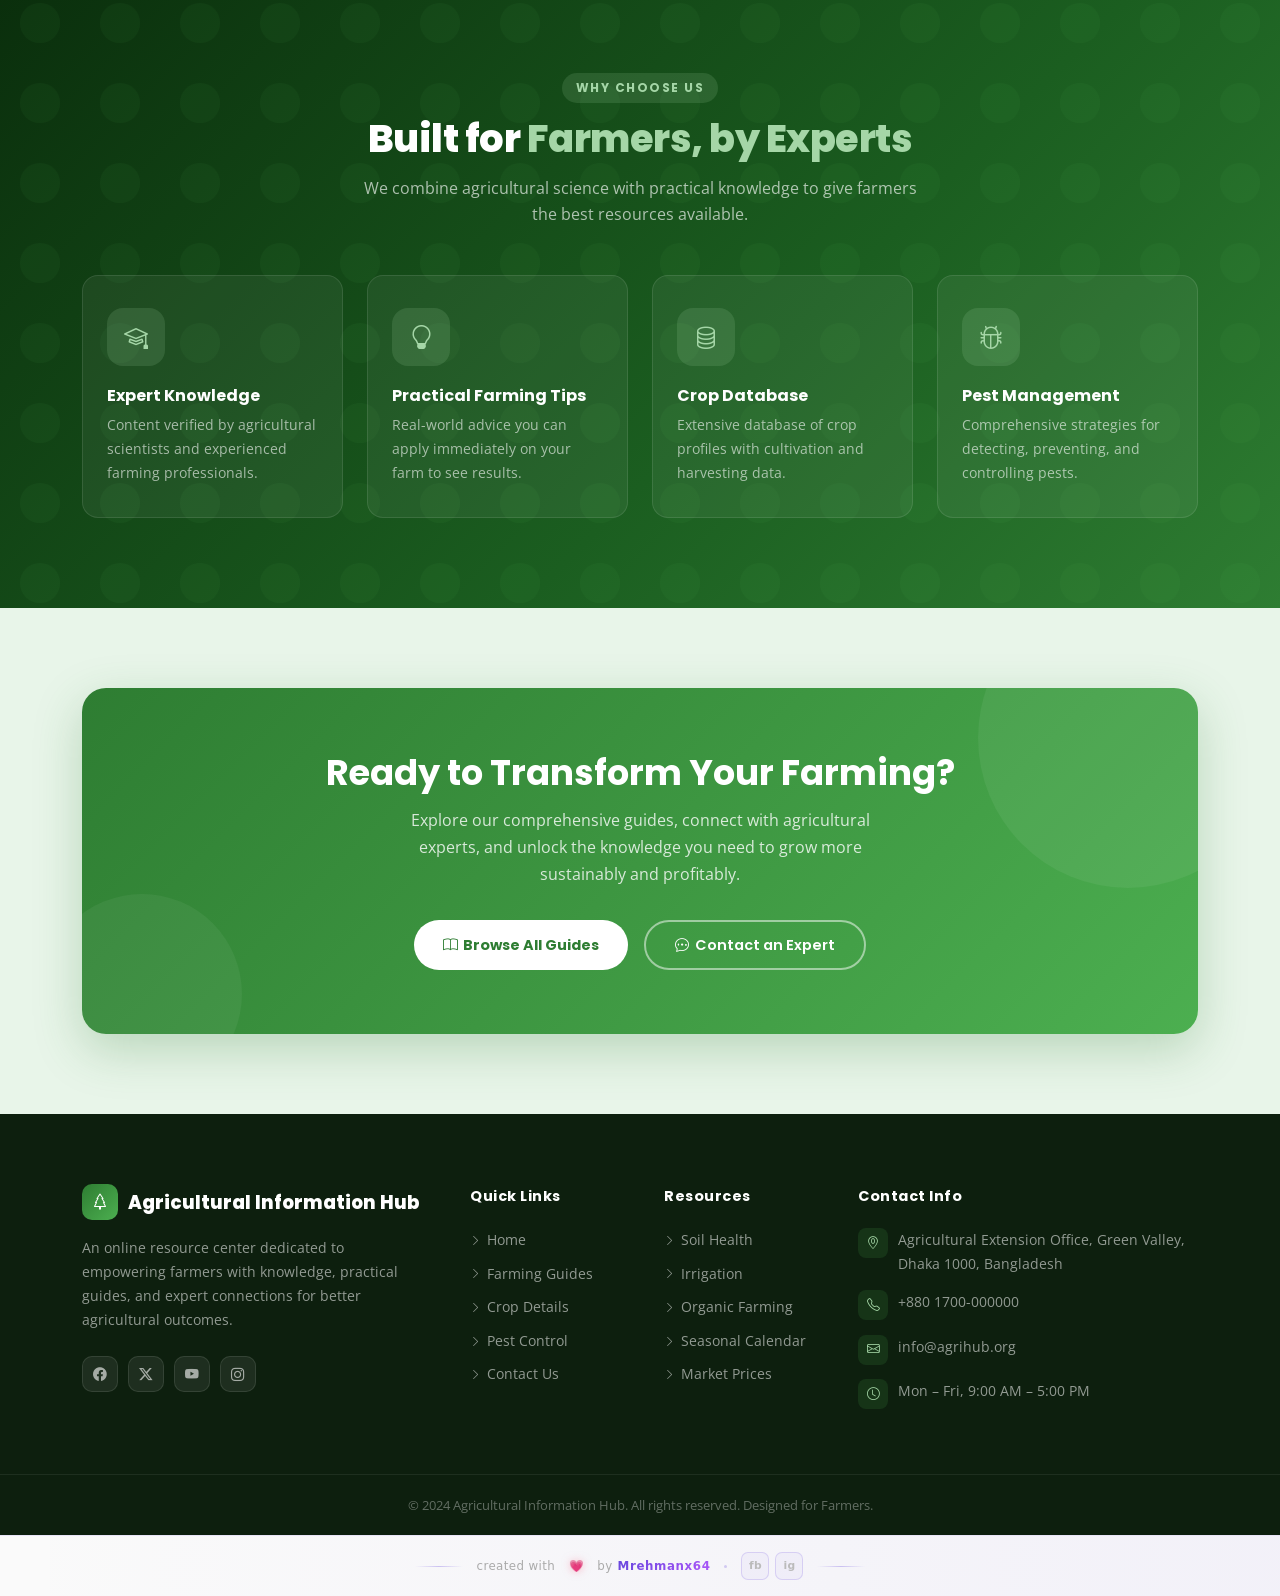
==== commit 1db5a7d8: "added signature" ====
--- a/index.html
+++ b/index.html
@@ -1,331 +1,534 @@
-<!DOCTYPE html>
+<!doctype html>
 <html lang="en">
-<head>
-  <meta charset="UTF-8" />
-  <meta name="viewport" content="width=device-width, initial-scale=1.0" />
-  <title>Agricultural Information Hub – Empowering Farmers with Knowledge</title>
-  <meta name="description" content="Your online resource center for farming guides, crop information, pest control strategies, and agricultural expert advice." />
-
-  <!-- Bootstrap 5 CSS -->
-  <link rel="stylesheet" href="https://cdn.jsdelivr.net/npm/bootstrap@5.3.2/dist/css/bootstrap.min.css" />
-  <!-- Bootstrap Icons -->
-  <link rel="stylesheet" href="https://cdn.jsdelivr.net/npm/bootstrap-icons@1.11.3/font/bootstrap-icons.min.css" />
-  <!-- Google Fonts -->
-  <link rel="stylesheet" href="https://fonts.googleapis.com/css2?family=Poppins:wght@400;600;700;800&family=Open+Sans:wght@400;500;600&display=swap" />
-  <!-- Custom CSS -->
-  <link rel="stylesheet" href="css/style.css" />
-</head>
-<body>
-
-<!-- ========================================
+  <head>
+    <meta charset="UTF-8" />
+    <meta name="viewport" content="width=device-width, initial-scale=1.0" />
+    <title>
+      Agricultural Information Hub – Empowering Farmers with Knowledge
+    </title>
+    <meta
+      name="description"
+      content="Your online resource center for farming guides, crop information, pest control strategies, and agricultural expert advice."
+    />
+
+    <!-- Bootstrap 5 CSS -->
+    <link
+      rel="stylesheet"
+      href="https://cdn.jsdelivr.net/npm/bootstrap@5.3.2/dist/css/bootstrap.min.css"
+    />
+    <!-- Bootstrap Icons -->
+    <link
+      rel="stylesheet"
+      href="https://cdn.jsdelivr.net/npm/bootstrap-icons@1.11.3/font/bootstrap-icons.min.css"
+    />
+    <!-- Google Fonts -->
+    <link
+      rel="stylesheet"
+      href="https://fonts.googleapis.com/css2?family=Poppins:wght@400;600;700;800&family=Open+Sans:wght@400;500;600&display=swap"
+    />
+    <!-- Custom CSS -->
+    <link rel="stylesheet" href="css/style.css" />
+  </head>
+  <body>
+    <!-- ========================================
      NAVIGATION BAR
      ======================================== -->
-<nav class="navbar navbar-expand-lg sticky-top" id="mainNav">
-  <div class="container">
-
-    <!-- Brand / Logo -->
-    <a class="navbar-brand" href="index.html">
-      <span class="brand-icon"><i class="bi bi-tree"></i></span>
-      Agri<span>Hub</span>
-    </a>
-
-    <!-- Hamburger Toggle -->
-    <button class="navbar-toggler" type="button" id="navbarToggler"
-            data-bs-toggle="collapse" data-bs-target="#navbarNav"
-            aria-controls="navbarNav" aria-expanded="false" aria-label="Toggle navigation">
-      <span class="toggler-bar"></span>
-      <span class="toggler-bar"></span>
-      <span class="toggler-bar"></span>
-    </button>
-
-    <!-- Nav Links -->
-    <div class="collapse navbar-collapse justify-content-end" id="navbarNav">
-      <ul class="navbar-nav gap-1">
-        <li class="nav-item"><a class="nav-link active" href="index.html">Home</a></li>
-        <li class="nav-item"><a class="nav-link" href="farming-guides.html">Farming Guides</a></li>
-        <li class="nav-item"><a class="nav-link" href="crop-details.html">Crop Details</a></li>
-        <li class="nav-item"><a class="nav-link" href="pest-control.html">Pest Control</a></li>
-        <li class="nav-item ms-lg-2">
-          <a class="nav-link btn-green px-4" href="contact.html" style="color:white!important">Contact Us</a>
-        </li>
-      </ul>
-    </div>
-  </div>
-</nav>
-
-<!-- ========================================
+    <nav class="navbar navbar-expand-lg sticky-top" id="mainNav">
+      <div class="container">
+        <!-- Brand / Logo -->
+        <a class="navbar-brand" href="index.html">
+          <span class="brand-icon"><i class="bi bi-tree"></i></span>
+          Agri<span>Hub</span>
+        </a>
+
+        <!-- Hamburger Toggle -->
+        <button
+          class="navbar-toggler"
+          type="button"
+          id="navbarToggler"
+          data-bs-toggle="collapse"
+          data-bs-target="#navbarNav"
+          aria-controls="navbarNav"
+          aria-expanded="false"
+          aria-label="Toggle navigation"
+        >
+          <span class="toggler-bar"></span>
+          <span class="toggler-bar"></span>
+          <span class="toggler-bar"></span>
+        </button>
+
+        <!-- Nav Links -->
+        <div
+          class="collapse navbar-collapse justify-content-end"
+          id="navbarNav"
+        >
+          <ul class="navbar-nav gap-1">
+            <li class="nav-item">
+              <a class="nav-link active" href="index.html">Home</a>
+            </li>
+            <li class="nav-item">
+              <a class="nav-link" href="farming-guides.html">Farming Guides</a>
+            </li>
+            <li class="nav-item">
+              <a class="nav-link" href="crop-details.html">Crop Details</a>
+            </li>
+            <li class="nav-item">
+              <a class="nav-link" href="pest-control.html">Pest Control</a>
+            </li>
+            <li class="nav-item ms-lg-2">
+              <a
+                class="nav-link btn-green px-4"
+                href="contact.html"
+                style="color: white !important"
+                >Contact Us</a
+              >
+            </li>
+          </ul>
+        </div>
+      </div>
+    </nav>
+
+    <!-- ========================================
      HERO SECTION
      ======================================== -->
-<section class="hero">
-  <div class="hero-bg-image"></div>
-  <div class="container">
-    <div class="row align-items-center">
-
-      <!-- Left: Text -->
-      <div class="col-lg-6 hero-content">
-        <div class="hero-badge">
-          <i class="bi bi-leaf"></i> Agricultural Information Hub
-        </div>
-        <h1>Empowering Farmers with <span class="highlight">Knowledge</span></h1>
-        <p>A comprehensive online resource platform offering farming guides, detailed crop information, pest control strategies, and direct access to agricultural experts.</p>
-        <div class="d-flex gap-3 flex-wrap">
-          <a href="farming-guides.html" class="btn-primary-green">
-            <i class="bi bi-book"></i> Explore Farming Guides
-          </a>
-          <a href="crop-details.html" class="btn-outline-green">
-            <i class="bi bi-grid"></i> Learn About Crops
-          </a>
-        </div>
-
-        <!-- Stats -->
-        <div class="hero-stats">
-          <div class="hero-stat">
-            <strong>200+</strong>
-            <span>Farming Guides</span>
-          </div>
-          <div class="hero-stat">
-            <strong>50+</strong>
-            <span>Crop Profiles</span>
-          </div>
-          <div class="hero-stat">
-            <strong>30+</strong>
-            <span>Expert Advisors</span>
-          </div>
-        </div>
-      </div>
-
-      <!-- Right: Image Card -->
-      <div class="col-lg-6 hero-image-wrap mt-5 mt-lg-0">
-        <div class="hero-image-card position-relative mx-auto" style="max-width:480px">
-          <img src="https://images.unsplash.com/photo-1464226184884-fa280b87c399?w=800&auto=format&fit=crop" alt="Farming field" />
-          <!-- Floating info cards -->
-          <div class="hero-float-card card-1">
-            <div class="hero-float-icon"><i class="bi bi-patch-check"></i></div>
-            <div>
-              <div class="hero-float-label">Trusted Resource</div>
-              <div class="hero-float-value">Expert-Verified Guides</div>
-            </div>
-          </div>
-          <div class="hero-float-card card-2">
-            <div class="hero-float-icon"><i class="bi bi-bar-chart"></i></div>
-            <div>
-              <div class="hero-float-label">Success Rate</div>
-              <div class="hero-float-value">95% Farmer Satisfaction</div>
-            </div>
-          </div>
-        </div>
-      </div>
-
-    </div>
-  </div>
-</section>
-
-<!-- ========================================
+    <section class="hero">
+      <div class="hero-bg-image"></div>
+      <div class="container">
+        <div class="row align-items-center">
+          <!-- Left: Text -->
+          <div class="col-lg-6 hero-content">
+            <div class="hero-badge">
+              <i class="bi bi-leaf"></i> Agricultural Information Hub
+            </div>
+            <h1>
+              Empowering Farmers with <span class="highlight">Knowledge</span>
+            </h1>
+            <p>
+              A comprehensive online resource platform offering farming guides,
+              detailed crop information, pest control strategies, and direct
+              access to agricultural experts.
+            </p>
+            <div class="d-flex gap-3 flex-wrap">
+              <a href="farming-guides.html" class="btn-primary-green">
+                <i class="bi bi-book"></i> Explore Farming Guides
+              </a>
+              <a href="crop-details.html" class="btn-outline-green">
+                <i class="bi bi-grid"></i> Learn About Crops
+              </a>
+            </div>
+
+            <!-- Stats -->
+            <div class="hero-stats">
+              <div class="hero-stat">
+                <strong>200+</strong>
+                <span>Farming Guides</span>
+              </div>
+              <div class="hero-stat">
+                <strong>50+</strong>
+                <span>Crop Profiles</span>
+              </div>
+              <div class="hero-stat">
+                <strong>30+</strong>
+                <span>Expert Advisors</span>
+              </div>
+            </div>
+          </div>
+
+          <!-- Right: Image Card -->
+          <div class="col-lg-6 hero-image-wrap mt-5 mt-lg-0">
+            <div
+              class="hero-image-card position-relative mx-auto"
+              style="max-width: 480px"
+            >
+              <img
+                src="https://images.unsplash.com/photo-1464226184884-fa280b87c399?w=800&auto=format&fit=crop"
+                alt="Farming field"
+              />
+              <!-- Floating info cards -->
+              <div class="hero-float-card card-1">
+                <div class="hero-float-icon">
+                  <i class="bi bi-patch-check"></i>
+                </div>
+                <div>
+                  <div class="hero-float-label">Trusted Resource</div>
+                  <div class="hero-float-value">Expert-Verified Guides</div>
+                </div>
+              </div>
+              <div class="hero-float-card card-2">
+                <div class="hero-float-icon">
+                  <i class="bi bi-bar-chart"></i>
+                </div>
+                <div>
+                  <div class="hero-float-label">Success Rate</div>
+                  <div class="hero-float-value">95% Farmer Satisfaction</div>
+                </div>
+              </div>
+            </div>
+          </div>
+        </div>
+      </div>
+    </section>
+
+    <!-- ========================================
      FEATURED SECTIONS (3 Cards)
      ======================================== -->
-<section class="section-features">
-  <div class="container">
-    <div class="section-header fade-in">
-      <span class="section-tag">What We Offer</span>
-      <h2 class="section-title">Your Complete <span class="accent">Farming Resource</span></h2>
-      <p class="section-desc">Explore our comprehensive knowledge base covering every aspect of modern and traditional agriculture.</p>
-    </div>
-
-    <div class="row g-4">
-      <!-- Card 1: Farming Guides -->
-      <div class="col-md-4 fade-in delay-1">
-        <div class="feature-card">
-          <img src="https://images.unsplash.com/photo-1625246333195-78d9c38ad449?w=600&auto=format&fit=crop" alt="Farming Guides" class="feature-card-img" />
-          <div class="feature-card-icon"><i class="bi bi-journal-text"></i></div>
-          <div class="feature-card-body">
-            <h3>Farming Guides</h3>
-            <p>Step-by-step tutorials and expert guides covering all major farming techniques — from soil preparation to harvest. Suitable for beginners and experienced farmers alike.</p>
-            <a href="farming-guides.html" class="btn-green">Learn More <i class="bi bi-arrow-right"></i></a>
-          </div>
-        </div>
-      </div>
-
-      <!-- Card 2: Crop Details -->
-      <div class="col-md-4 fade-in delay-2">
-        <div class="feature-card">
-          <img src="https://images.unsplash.com/photo-1543257580-7269da773bf5?w=600&auto=format&fit=crop" alt="Crop Details" class="feature-card-img" />
-          <div class="feature-card-icon"><i class="bi bi-grid-3x3-gap"></i></div>
-          <div class="feature-card-body">
-            <h3>Crop Details</h3>
-            <p>Detailed profiles for grains, fruits, vegetables and cash crops — including soil requirements, cultivation methods, harvest timing and nutritional value.</p>
-            <a href="crop-details.html" class="btn-green">View Crops <i class="bi bi-arrow-right"></i></a>
-          </div>
-        </div>
-      </div>
-
-      <!-- Card 3: Pest Control -->
-      <div class="col-md-4 fade-in delay-3">
-        <div class="feature-card">
-          <img src="https://images.unsplash.com/photo-1416879595882-3373a0480b5b?w=600&auto=format&fit=crop" alt="Pest Control" class="feature-card-img" />
-          <div class="feature-card-icon"><i class="bi bi-shield-check"></i></div>
-          <div class="feature-card-body">
-            <h3>Pest Control Strategies</h3>
-            <p>Effective and eco-friendly pest prevention and management approaches — from biological control methods to organic remedies that keep crops healthy and thriving.</p>
-            <a href="pest-control.html" class="btn-green">Explore Methods <i class="bi bi-arrow-right"></i></a>
-          </div>
-        </div>
-      </div>
-    </div>
-  </div>
-</section>
-
-<!-- ========================================
+    <section class="section-features">
+      <div class="container">
+        <div class="section-header fade-in">
+          <span class="section-tag">What We Offer</span>
+          <h2 class="section-title">
+            Your Complete <span class="accent">Farming Resource</span>
+          </h2>
+          <p class="section-desc">
+            Explore our comprehensive knowledge base covering every aspect of
+            modern and traditional agriculture.
+          </p>
+        </div>
+
+        <div class="row g-4">
+          <!-- Card 1: Farming Guides -->
+          <div class="col-md-4 fade-in delay-1">
+            <div class="feature-card">
+              <img
+                src="https://images.unsplash.com/photo-1625246333195-78d9c38ad449?w=600&auto=format&fit=crop"
+                alt="Farming Guides"
+                class="feature-card-img"
+              />
+              <div class="feature-card-icon">
+                <i class="bi bi-journal-text"></i>
+              </div>
+              <div class="feature-card-body">
+                <h3>Farming Guides</h3>
+                <p>
+                  Step-by-step tutorials and expert guides covering all major
+                  farming techniques — from soil preparation to harvest.
+                  Suitable for beginners and experienced farmers alike.
+                </p>
+                <a href="farming-guides.html" class="btn-green"
+                  >Learn More <i class="bi bi-arrow-right"></i
+                ></a>
+              </div>
+            </div>
+          </div>
+
+          <!-- Card 2: Crop Details -->
+          <div class="col-md-4 fade-in delay-2">
+            <div class="feature-card">
+              <img
+                src="https://images.unsplash.com/photo-1543257580-7269da773bf5?w=600&auto=format&fit=crop"
+                alt="Crop Details"
+                class="feature-card-img"
+              />
+              <div class="feature-card-icon">
+                <i class="bi bi-grid-3x3-gap"></i>
+              </div>
+              <div class="feature-card-body">
+                <h3>Crop Details</h3>
+                <p>
+                  Detailed profiles for grains, fruits, vegetables and cash
+                  crops — including soil requirements, cultivation methods,
+                  harvest timing and nutritional value.
+                </p>
+                <a href="crop-details.html" class="btn-green"
+                  >View Crops <i class="bi bi-arrow-right"></i
+                ></a>
+              </div>
+            </div>
+          </div>
+
+          <!-- Card 3: Pest Control -->
+          <div class="col-md-4 fade-in delay-3">
+            <div class="feature-card">
+              <img
+                src="https://images.unsplash.com/photo-1416879595882-3373a0480b5b?w=600&auto=format&fit=crop"
+                alt="Pest Control"
+                class="feature-card-img"
+              />
+              <div class="feature-card-icon">
+                <i class="bi bi-shield-check"></i>
+              </div>
+              <div class="feature-card-body">
+                <h3>Pest Control Strategies</h3>
+                <p>
+                  Effective and eco-friendly pest prevention and management
+                  approaches — from biological control methods to organic
+                  remedies that keep crops healthy and thriving.
+                </p>
+                <a href="pest-control.html" class="btn-green"
+                  >Explore Methods <i class="bi bi-arrow-right"></i
+                ></a>
+              </div>
+            </div>
+          </div>
+        </div>
+      </div>
+    </section>
+
+    <!-- ========================================
      WHY THIS HUB SECTION
      ======================================== -->
-<section class="section-why">
-  <div class="container">
-    <div class="section-header fade-in">
-      <span class="section-tag">Why Choose Us</span>
-      <h2 class="section-title">Built for <span class="accent" style="color:#a5d6a7">Farmers, by Experts</span></h2>
-      <p class="section-desc">We combine agricultural science with practical knowledge to give farmers the best resources available.</p>
-    </div>
-
-    <div class="row g-4">
-      <!-- Feature 1 -->
-      <div class="col-sm-6 col-lg-3 fade-in delay-1">
-        <div class="why-card">
-          <div class="why-icon"><i class="bi bi-mortarboard"></i></div>
-          <h4>Expert Knowledge</h4>
-          <p>Content verified by agricultural scientists and experienced farming professionals.</p>
-        </div>
-      </div>
-      <!-- Feature 2 -->
-      <div class="col-sm-6 col-lg-3 fade-in delay-2">
-        <div class="why-card">
-          <div class="why-icon"><i class="bi bi-lightbulb"></i></div>
-          <h4>Practical Farming Tips</h4>
-          <p>Real-world advice you can apply immediately on your farm to see results.</p>
-        </div>
-      </div>
-      <!-- Feature 3 -->
-      <div class="col-sm-6 col-lg-3 fade-in delay-3">
-        <div class="why-card">
-          <div class="why-icon"><i class="bi bi-database"></i></div>
-          <h4>Crop Database</h4>
-          <p>Extensive database of crop profiles with cultivation and harvesting data.</p>
-        </div>
-      </div>
-      <!-- Feature 4 -->
-      <div class="col-sm-6 col-lg-3 fade-in delay-4">
-        <div class="why-card">
-          <div class="why-icon"><i class="bi bi-bug"></i></div>
-          <h4>Pest Management</h4>
-          <p>Comprehensive strategies for detecting, preventing, and controlling pests.</p>
-        </div>
-      </div>
-    </div>
-  </div>
-</section>
-
-<!-- ========================================
+    <section class="section-why">
+      <div class="container">
+        <div class="section-header fade-in">
+          <span class="section-tag">Why Choose Us</span>
+          <h2 class="section-title">
+            Built for
+            <span class="accent" style="color: #a5d6a7"
+              >Farmers, by Experts</span
+            >
+          </h2>
+          <p class="section-desc">
+            We combine agricultural science with practical knowledge to give
+            farmers the best resources available.
+          </p>
+        </div>
+
+        <div class="row g-4">
+          <!-- Feature 1 -->
+          <div class="col-sm-6 col-lg-3 fade-in delay-1">
+            <div class="why-card">
+              <div class="why-icon"><i class="bi bi-mortarboard"></i></div>
+              <h4>Expert Knowledge</h4>
+              <p>
+                Content verified by agricultural scientists and experienced
+                farming professionals.
+              </p>
+            </div>
+          </div>
+          <!-- Feature 2 -->
+          <div class="col-sm-6 col-lg-3 fade-in delay-2">
+            <div class="why-card">
+              <div class="why-icon"><i class="bi bi-lightbulb"></i></div>
+              <h4>Practical Farming Tips</h4>
+              <p>
+                Real-world advice you can apply immediately on your farm to see
+                results.
+              </p>
+            </div>
+          </div>
+          <!-- Feature 3 -->
+          <div class="col-sm-6 col-lg-3 fade-in delay-3">
+            <div class="why-card">
+              <div class="why-icon"><i class="bi bi-database"></i></div>
+              <h4>Crop Database</h4>
+              <p>
+                Extensive database of crop profiles with cultivation and
+                harvesting data.
+              </p>
+            </div>
+          </div>
+          <!-- Feature 4 -->
+          <div class="col-sm-6 col-lg-3 fade-in delay-4">
+            <div class="why-card">
+              <div class="why-icon"><i class="bi bi-bug"></i></div>
+              <h4>Pest Management</h4>
+              <p>
+                Comprehensive strategies for detecting, preventing, and
+                controlling pests.
+              </p>
+            </div>
+          </div>
+        </div>
+      </div>
+    </section>
+
+    <!-- ========================================
      CALL TO ACTION
      ======================================== -->
-<section class="section-cta">
-  <div class="container">
-    <div class="cta-box fade-in">
-      <h2>Ready to Transform Your Farming?</h2>
-      <p>Explore our comprehensive guides, connect with agricultural experts, and unlock the knowledge you need to grow more sustainably and profitably.</p>
-      <div class="btn-wrap">
-        <a href="farming-guides.html" class="btn-cta-white">
-          <i class="bi bi-book"></i> Browse All Guides
-        </a>
-        <a href="contact.html" class="btn-cta-outline">
-          <i class="bi bi-chat-dots"></i> Contact an Expert
-        </a>
-      </div>
-    </div>
-  </div>
-</section>
-
-<!-- ========================================
+    <section class="section-cta">
+      <div class="container">
+        <div class="cta-box fade-in">
+          <h2>Ready to Transform Your Farming?</h2>
+          <p>
+            Explore our comprehensive guides, connect with agricultural experts,
+            and unlock the knowledge you need to grow more sustainably and
+            profitably.
+          </p>
+          <div class="btn-wrap">
+            <a href="farming-guides.html" class="btn-cta-white">
+              <i class="bi bi-book"></i> Browse All Guides
+            </a>
+            <a href="contact.html" class="btn-cta-outline">
+              <i class="bi bi-chat-dots"></i> Contact an Expert
+            </a>
+          </div>
+        </div>
+      </div>
+    </section>
+
+    <!-- ========================================
      FOOTER
      ======================================== -->
-<footer class="site-footer">
-  <div class="container">
-    <div class="row g-5">
-
-      <!-- Brand Column -->
-      <div class="col-lg-4">
-        <div class="footer-brand">
-          <span class="brand-icon"><i class="bi bi-tree"></i></span>
-          Agricultural Information Hub
-        </div>
-        <p class="footer-desc">An online resource center dedicated to empowering farmers with knowledge, practical guides, and expert connections for better agricultural outcomes.</p>
-        <div class="social-links">
-          <a href="#" class="social-link" aria-label="Facebook"><i class="bi bi-facebook"></i></a>
-          <a href="#" class="social-link" aria-label="Twitter"><i class="bi bi-twitter-x"></i></a>
-          <a href="#" class="social-link" aria-label="YouTube"><i class="bi bi-youtube"></i></a>
-          <a href="#" class="social-link" aria-label="Instagram"><i class="bi bi-instagram"></i></a>
-        </div>
-      </div>
-
-      <!-- Quick Links -->
-      <div class="col-sm-6 col-lg-2">
-        <p class="footer-heading">Quick Links</p>
-        <ul class="footer-links">
-          <li><a href="index.html"><i class="bi bi-chevron-right"></i> Home</a></li>
-          <li><a href="farming-guides.html"><i class="bi bi-chevron-right"></i> Farming Guides</a></li>
-          <li><a href="crop-details.html"><i class="bi bi-chevron-right"></i> Crop Details</a></li>
-          <li><a href="pest-control.html"><i class="bi bi-chevron-right"></i> Pest Control</a></li>
-          <li><a href="contact.html"><i class="bi bi-chevron-right"></i> Contact Us</a></li>
-        </ul>
-      </div>
-
-      <!-- Resources -->
-      <div class="col-sm-6 col-lg-2">
-        <p class="footer-heading">Resources</p>
-        <ul class="footer-links">
-          <li><a href="#"><i class="bi bi-chevron-right"></i> Soil Health</a></li>
-          <li><a href="#"><i class="bi bi-chevron-right"></i> Irrigation</a></li>
-          <li><a href="#"><i class="bi bi-chevron-right"></i> Organic Farming</a></li>
-          <li><a href="#"><i class="bi bi-chevron-right"></i> Seasonal Calendar</a></li>
-          <li><a href="#"><i class="bi bi-chevron-right"></i> Market Prices</a></li>
-        </ul>
-      </div>
-
-      <!-- Contact Info -->
-      <div class="col-lg-4">
-        <p class="footer-heading">Contact Info</p>
-        <div class="footer-contact-item">
-          <span class="footer-contact-icon"><i class="bi bi-geo-alt"></i></span>
-          <span>Agricultural Extension Office, Green Valley, Dhaka 1000, Bangladesh</span>
-        </div>
-        <div class="footer-contact-item">
-          <span class="footer-contact-icon"><i class="bi bi-telephone"></i></span>
-          <span>+880 1700-000000</span>
-        </div>
-        <div class="footer-contact-item">
-          <span class="footer-contact-icon"><i class="bi bi-envelope"></i></span>
-          <span>info@agrihub.org</span>
-        </div>
-        <div class="footer-contact-item">
-          <span class="footer-contact-icon"><i class="bi bi-clock"></i></span>
-          <span>Mon – Fri, 9:00 AM – 5:00 PM</span>
-        </div>
-      </div>
-
+    <footer class="site-footer">
+      <div class="container">
+        <div class="row g-5">
+          <!-- Brand Column -->
+          <div class="col-lg-4">
+            <div class="footer-brand">
+              <span class="brand-icon"><i class="bi bi-tree"></i></span>
+              Agricultural Information Hub
+            </div>
+            <p class="footer-desc">
+              An online resource center dedicated to empowering farmers with
+              knowledge, practical guides, and expert connections for better
+              agricultural outcomes.
+            </p>
+            <div class="social-links">
+              <a href="#" class="social-link" aria-label="Facebook"
+                ><i class="bi bi-facebook"></i
+              ></a>
+              <a href="#" class="social-link" aria-label="Twitter"
+                ><i class="bi bi-twitter-x"></i
+              ></a>
+              <a href="#" class="social-link" aria-label="YouTube"
+                ><i class="bi bi-youtube"></i
+              ></a>
+              <a href="#" class="social-link" aria-label="Instagram"
+                ><i class="bi bi-instagram"></i
+              ></a>
+            </div>
+          </div>
+
+          <!-- Quick Links -->
+          <div class="col-sm-6 col-lg-2">
+            <p class="footer-heading">Quick Links</p>
+            <ul class="footer-links">
+              <li>
+                <a href="index.html"
+                  ><i class="bi bi-chevron-right"></i> Home</a
+                >
+              </li>
+              <li>
+                <a href="farming-guides.html"
+                  ><i class="bi bi-chevron-right"></i> Farming Guides</a
+                >
+              </li>
+              <li>
+                <a href="crop-details.html"
+                  ><i class="bi bi-chevron-right"></i> Crop Details</a
+                >
+              </li>
+              <li>
+                <a href="pest-control.html"
+                  ><i class="bi bi-chevron-right"></i> Pest Control</a
+                >
+              </li>
+              <li>
+                <a href="contact.html"
+                  ><i class="bi bi-chevron-right"></i> Contact Us</a
+                >
+              </li>
+            </ul>
+          </div>
+
+          <!-- Resources -->
+          <div class="col-sm-6 col-lg-2">
+            <p class="footer-heading">Resources</p>
+            <ul class="footer-links">
+              <li>
+                <a href="#"><i class="bi bi-chevron-right"></i> Soil Health</a>
+              </li>
+              <li>
+                <a href="#"><i class="bi bi-chevron-right"></i> Irrigation</a>
+              </li>
+              <li>
+                <a href="#"
+                  ><i class="bi bi-chevron-right"></i> Organic Farming</a
+                >
+              </li>
+              <li>
+                <a href="#"
+                  ><i class="bi bi-chevron-right"></i> Seasonal Calendar</a
+                >
+              </li>
+              <li>
+                <a href="#"
+                  ><i class="bi bi-chevron-right"></i> Market Prices</a
+                >
+              </li>
+            </ul>
+          </div>
+
+          <!-- Contact Info -->
+          <div class="col-lg-4">
+            <p class="footer-heading">Contact Info</p>
+            <div class="footer-contact-item">
+              <span class="footer-contact-icon"
+                ><i class="bi bi-geo-alt"></i
+              ></span>
+              <span
+                >Agricultural Extension Office, Green Valley, Dhaka 1000,
+                Bangladesh</span
+              >
+            </div>
+            <div class="footer-contact-item">
+              <span class="footer-contact-icon"
+                ><i class="bi bi-telephone"></i
+              ></span>
+              <span>+880 1700-000000</span>
+            </div>
+            <div class="footer-contact-item">
+              <span class="footer-contact-icon"
+                ><i class="bi bi-envelope"></i
+              ></span>
+              <span>info@agrihub.org</span>
+            </div>
+            <div class="footer-contact-item">
+              <span class="footer-contact-icon"
+                ><i class="bi bi-clock"></i
+              ></span>
+              <span>Mon – Fri, 9:00 AM – 5:00 PM</span>
+            </div>
+          </div>
+        </div>
+      </div>
+      <div class="footer-bottom">
+        <div class="container">
+          <p class="mb-0">
+            &copy; 2024 Agricultural Information Hub. All rights reserved.
+            Designed for Farmers.
+          </p>
+        </div>
+      </div>
+    </footer>
+
+    <!-- Scroll To Top Button -->
+    <button id="scrollTop" aria-label="Scroll to top">
+      <i class="bi bi-arrow-up"></i>
+    </button>
+
+    <!-- Bootstrap 5 JS Bundle -->
+    <script src="https://cdn.jsdelivr.net/npm/bootstrap@5.3.2/dist/js/bootstrap.bundle.min.js"></script>
+    <!-- jQuery -->
+    <script src="https://code.jquery.com/jquery-3.7.1.min.js"></script>
+    <!-- Custom JS -->
+    <script src="js/script.js"></script>
+    <div class="sig-bar">
+      <div class="sig-inner">
+        <div class="sig-rule"></div>
+        <div class="sig-text">
+          created with &nbsp;<span class="sig-heart">💗</span>&nbsp; by
+          <span class="sig-name">Mrehmanx64</span>
+        </div>
+        <div class="sig-dot"></div>
+        <div class="sig-links">
+          <a
+            class="sig-link"
+            href="https://fb.com/themunnarehman"
+            target="_blank"
+            rel="noopener"
+            >fb</a
+          >
+          <a
+            class="sig-link"
+            href="https://instagram.com/themunnarehman"
+            target="_blank"
+            rel="noopener"
+            >ig</a
+          >
+        </div>
+        <div class="sig-rule"></div>
+      </div>
     </div>
-  </div>
-  <div class="footer-bottom">
-    <div class="container">
-      <p class="mb-0">&copy; 2024 Agricultural Information Hub. All rights reserved. Designed for Farmers.</p>
-    </div>
-  </div>
-</footer>
-
-<!-- Scroll To Top Button -->
-<button id="scrollTop" aria-label="Scroll to top"><i class="bi bi-arrow-up"></i></button>
-
-<!-- Bootstrap 5 JS Bundle -->
-<script src="https://cdn.jsdelivr.net/npm/bootstrap@5.3.2/dist/js/bootstrap.bundle.min.js"></script>
-<!-- jQuery -->
-<script src="https://code.jquery.com/jquery-3.7.1.min.js"></script>
-<!-- Custom JS -->
-<script src="js/script.js"></script>
-</body>
+  </body>
 </html>
--- a/css/style.css
+++ b/css/style.css
@@ -9,7 +9,7 @@
    ============================================= */
 
 /* ---- Google Fonts Import ---- */
-@import url('https://fonts.googleapis.com/css2?family=Poppins:wght@400;600;700;800&family=Open+Sans:wght@400;500;600&display=swap');
+@import url("https://fonts.googleapis.com/css2?family=Poppins:wght@400;600;700;800&family=Open+Sans:wght@400;500;600&display=swap");
 
 /* ---- CSS Variables ---- */
 :root {
@@ -24,17 +24,21 @@
   --dark: #1a1a1a;
   --text: #3d3d3d;
   --text-muted: #6c757d;
-  --shadow: 0 4px 24px rgba(46,125,50,0.10);
-  --shadow-hover: 0 8px 32px rgba(46,125,50,0.18);
+  --shadow: 0 4px 24px rgba(46, 125, 50, 0.1);
+  --shadow-hover: 0 8px 32px rgba(46, 125, 50, 0.18);
   --radius: 14px;
   --transition: all 0.3s cubic-bezier(0.4, 0, 0.2, 1);
 }
 
 /* ---- Reset & Base ---- */
-*, *::before, *::after { box-sizing: border-box; }
+*,
+*::before,
+*::after {
+  box-sizing: border-box;
+}
 
 body {
-  font-family: 'Open Sans', sans-serif;
+  font-family: "Open Sans", sans-serif;
   background: var(--bg);
   color: var(--text);
   font-size: 16px;
@@ -42,21 +46,31 @@
   overflow-x: hidden;
 }
 
-h1, h2, h3, h4, h5, h6 {
-  font-family: 'Poppins', sans-serif;
+h1,
+h2,
+h3,
+h4,
+h5,
+h6 {
+  font-family: "Poppins", sans-serif;
   color: var(--dark);
   font-weight: 700;
 }
 
-a { text-decoration: none; transition: var(--transition); }
-img { max-width: 100%; }
+a {
+  text-decoration: none;
+  transition: var(--transition);
+}
+img {
+  max-width: 100%;
+}
 
 /* =============================================
    NAVBAR
    ============================================= */
 .navbar {
   background: var(--white) !important;
-  box-shadow: 0 2px 16px rgba(0,0,0,0.08);
+  box-shadow: 0 2px 16px rgba(0, 0, 0, 0.08);
   padding: 0.9rem 0;
   z-index: 1050;
 }
@@ -65,7 +79,7 @@
   display: flex;
   align-items: center;
   gap: 10px;
-  font-family: 'Poppins', sans-serif;
+  font-family: "Poppins", sans-serif;
   font-weight: 800;
   font-size: 1.2rem;
   color: var(--primary) !important;
@@ -85,10 +99,12 @@
   flex-shrink: 0;
 }
 
-.navbar-brand span { color: var(--brown); }
+.navbar-brand span {
+  color: var(--brown);
+}
 
 .nav-link {
-  font-family: 'Poppins', sans-serif;
+  font-family: "Poppins", sans-serif;
   font-weight: 600;
   font-size: 0.88rem;
   color: var(--text) !important;
@@ -98,13 +114,20 @@
   transition: var(--transition);
 }
 
-.nav-link:hover, .nav-link.active {
+.nav-link:hover,
+.nav-link.active {
   color: var(--primary) !important;
   background: var(--light-green);
 }
 
-.navbar-toggler { border: none; outline: none; box-shadow: none !important; }
-.navbar-toggler-icon { background-image: none; }
+.navbar-toggler {
+  border: none;
+  outline: none;
+  box-shadow: none !important;
+}
+.navbar-toggler-icon {
+  background-image: none;
+}
 .navbar-toggler .toggler-bar {
   display: block;
   width: 24px;
@@ -124,22 +147,28 @@
   display: flex;
   align-items: center;
   overflow: hidden;
-  background: linear-gradient(135deg, #0a2e0c 0%, #1b5e20 40%, #2e7d32 70%, #388e3c 100%);
+  background: linear-gradient(
+    135deg,
+    #0a2e0c 0%,
+    #1b5e20 40%,
+    #2e7d32 70%,
+    #388e3c 100%
+  );
 }
 
 .hero::before {
-  content: '';
+  content: "";
   position: absolute;
   inset: 0;
-  background:
-    url("data:image/svg+xml,%3Csvg width='60' height='60' viewBox='0 0 60 60' xmlns='http://www.w3.org/2000/svg'%3E%3Cg fill='none' fill-rule='evenodd'%3E%3Cg fill='%234caf50' fill-opacity='0.07'%3E%3Cpath d='M36 34v-4h-2v4h-4v2h4v4h2v-4h4v-2h-4zm0-30V0h-2v4h-4v2h4v4h2V6h4V4h-4zM6 34v-4H4v4H0v2h4v4h2v-4h4v-2H6zM6 4V0H4v4H0v2h4v4h2V6h4V4H6z'/%3E%3C/g%3E%3C/g%3E%3C/svg%3E");
+  background: url("data:image/svg+xml,%3Csvg width='60' height='60' viewBox='0 0 60 60' xmlns='http://www.w3.org/2000/svg'%3E%3Cg fill='none' fill-rule='evenodd'%3E%3Cg fill='%234caf50' fill-opacity='0.07'%3E%3Cpath d='M36 34v-4h-2v4h-4v2h4v4h2v-4h4v-2h-4zm0-30V0h-2v4h-4v2h4v4h2V6h4V4h-4zM6 34v-4H4v4H0v2h4v4h2v-4h4v-2H6zM6 4V0H4v4H0v2h4v4h2V6h4V4H6z'/%3E%3C/g%3E%3C/g%3E%3C/svg%3E");
   opacity: 0.5;
 }
 
 .hero-bg-image {
   position: absolute;
   inset: 0;
-  background: url('https://images.unsplash.com/photo-1500651230702-0e2d8a49d4ad?w=1600&auto=format&fit=crop') center/cover no-repeat;
+  background: url("https://images.unsplash.com/photo-1500651230702-0e2d8a49d4ad?w=1600&auto=format&fit=crop")
+    center/cover no-repeat;
   opacity: 0.18;
 }
 
@@ -153,10 +182,10 @@
   display: inline-flex;
   align-items: center;
   gap: 6px;
-  background: rgba(255,255,255,0.12);
-  border: 1px solid rgba(255,255,255,0.2);
+  background: rgba(255, 255, 255, 0.12);
+  border: 1px solid rgba(255, 255, 255, 0.2);
   color: #a5d6a7;
-  font-family: 'Poppins', sans-serif;
+  font-family: "Poppins", sans-serif;
   font-size: 0.78rem;
   font-weight: 600;
   letter-spacing: 1px;
@@ -167,7 +196,7 @@
 }
 
 .hero h1 {
-  font-family: 'Poppins', sans-serif;
+  font-family: "Poppins", sans-serif;
   font-size: clamp(2.4rem, 5vw, 4rem);
   font-weight: 800;
   color: #ffffff;
@@ -182,7 +211,7 @@
 }
 
 .hero p {
-  color: rgba(255,255,255,0.8);
+  color: rgba(255, 255, 255, 0.8);
   font-size: 1.1rem;
   max-width: 540px;
   margin-bottom: 2rem;
@@ -202,7 +231,7 @@
 
 .hero-stat strong {
   display: block;
-  font-family: 'Poppins', sans-serif;
+  font-family: "Poppins", sans-serif;
   font-size: 1.6rem;
   font-weight: 800;
   color: #fff;
@@ -210,7 +239,7 @@
 
 .hero-stat span {
   font-size: 0.78rem;
-  color: rgba(255,255,255,0.65);
+  color: rgba(255, 255, 255, 0.65);
   letter-spacing: 0.5px;
 }
 
@@ -220,12 +249,12 @@
 }
 
 .hero-image-card {
-  background: rgba(255,255,255,0.08);
+  background: rgba(255, 255, 255, 0.08);
   backdrop-filter: blur(16px);
-  border: 1px solid rgba(255,255,255,0.15);
+  border: 1px solid rgba(255, 255, 255, 0.15);
   border-radius: 20px;
   overflow: hidden;
-  box-shadow: 0 24px 60px rgba(0,0,0,0.3);
+  box-shadow: 0 24px 60px rgba(0, 0, 0, 0.3);
 }
 
 .hero-image-card img {
@@ -241,18 +270,25 @@
   background: white;
   border-radius: 12px;
   padding: 12px 16px;
-  box-shadow: 0 8px 24px rgba(0,0,0,0.15);
+  box-shadow: 0 8px 24px rgba(0, 0, 0, 0.15);
   display: flex;
   align-items: center;
   gap: 10px;
-  font-family: 'Poppins', sans-serif;
-}
-
-.hero-float-card.card-1 { bottom: -16px; left: -24px; }
-.hero-float-card.card-2 { top: -16px; right: -20px; }
+  font-family: "Poppins", sans-serif;
+}
+
+.hero-float-card.card-1 {
+  bottom: -16px;
+  left: -24px;
+}
+.hero-float-card.card-2 {
+  top: -16px;
+  right: -20px;
+}
 
 .hero-float-icon {
-  width: 38px; height: 38px;
+  width: 38px;
+  height: 38px;
   background: var(--light-green);
   border-radius: 10px;
   display: flex;
@@ -263,8 +299,16 @@
   flex-shrink: 0;
 }
 
-.hero-float-label { font-size: 0.7rem; color: var(--text-muted); }
-.hero-float-value { font-size: 0.85rem; font-weight: 700; color: var(--dark); line-height: 1.2; }
+.hero-float-label {
+  font-size: 0.7rem;
+  color: var(--text-muted);
+}
+.hero-float-value {
+  font-size: 0.85rem;
+  font-weight: 700;
+  color: var(--dark);
+  line-height: 1.2;
+}
 
 /* =============================================
    BUTTONS
@@ -275,12 +319,12 @@
   border: none;
   padding: 0.72rem 1.8rem;
   border-radius: 50px;
-  font-family: 'Poppins', sans-serif;
+  font-family: "Poppins", sans-serif;
   font-weight: 600;
   font-size: 0.9rem;
   letter-spacing: 0.3px;
   transition: var(--transition);
-  box-shadow: 0 4px 15px rgba(46,125,50,0.3);
+  box-shadow: 0 4px 15px rgba(46, 125, 50, 0.3);
   cursor: pointer;
   display: inline-flex;
   align-items: center;
@@ -289,17 +333,17 @@
 
 .btn-primary-green:hover {
   transform: translateY(-2px);
-  box-shadow: 0 8px 25px rgba(46,125,50,0.4);
+  box-shadow: 0 8px 25px rgba(46, 125, 50, 0.4);
   color: white;
 }
 
 .btn-outline-green {
   background: transparent;
   color: white;
-  border: 2px solid rgba(255,255,255,0.5);
+  border: 2px solid rgba(255, 255, 255, 0.5);
   padding: 0.68rem 1.8rem;
   border-radius: 50px;
-  font-family: 'Poppins', sans-serif;
+  font-family: "Poppins", sans-serif;
   font-weight: 600;
   font-size: 0.9rem;
   transition: var(--transition);
@@ -310,7 +354,7 @@
 }
 
 .btn-outline-green:hover {
-  background: rgba(255,255,255,0.1);
+  background: rgba(255, 255, 255, 0.1);
   border-color: white;
   color: white;
   transform: translateY(-2px);
@@ -322,11 +366,11 @@
   border: none;
   padding: 0.6rem 1.4rem;
   border-radius: 50px;
-  font-family: 'Poppins', sans-serif;
+  font-family: "Poppins", sans-serif;
   font-weight: 600;
   font-size: 0.85rem;
   transition: var(--transition);
-  box-shadow: 0 3px 12px rgba(46,125,50,0.25);
+  box-shadow: 0 3px 12px rgba(46, 125, 50, 0.25);
   cursor: pointer;
   display: inline-flex;
   align-items: center;
@@ -335,7 +379,7 @@
 
 .btn-green:hover {
   transform: translateY(-2px);
-  box-shadow: 0 6px 20px rgba(46,125,50,0.35);
+  box-shadow: 0 6px 20px rgba(46, 125, 50, 0.35);
   color: white;
 }
 
@@ -351,7 +395,7 @@
   display: inline-block;
   background: var(--light-green);
   color: var(--primary);
-  font-family: 'Poppins', sans-serif;
+  font-family: "Poppins", sans-serif;
   font-size: 0.75rem;
   font-weight: 700;
   letter-spacing: 1.5px;
@@ -362,7 +406,7 @@
 }
 
 .section-title {
-  font-family: 'Poppins', sans-serif;
+  font-family: "Poppins", sans-serif;
   font-size: clamp(1.7rem, 3vw, 2.4rem);
   font-weight: 800;
   color: var(--dark);
@@ -371,7 +415,9 @@
   margin-bottom: 0.8rem;
 }
 
-.section-title .accent { color: var(--primary); }
+.section-title .accent {
+  color: var(--primary);
+}
 
 .section-desc {
   color: var(--text-muted);
@@ -383,7 +429,10 @@
 /* =============================================
    FEATURED CARDS
    ============================================= */
-.section-features { padding: 90px 0; background: var(--white); }
+.section-features {
+  padding: 90px 0;
+  background: var(--white);
+}
 
 .feature-card {
   background: var(--white);
@@ -392,7 +441,7 @@
   box-shadow: var(--shadow);
   transition: var(--transition);
   height: 100%;
-  border: 1px solid rgba(0,0,0,0.04);
+  border: 1px solid rgba(0, 0, 0, 0.04);
 }
 
 .feature-card:hover {
@@ -407,7 +456,8 @@
 }
 
 .feature-card-icon {
-  width: 52px; height: 52px;
+  width: 52px;
+  height: 52px;
   background: var(--light-green);
   border-radius: 14px;
   display: flex;
@@ -418,7 +468,7 @@
   margin: -26px 24px 0;
   position: relative;
   z-index: 1;
-  box-shadow: 0 4px 16px rgba(46,125,50,0.18);
+  box-shadow: 0 4px 16px rgba(46, 125, 50, 0.18);
   flex-shrink: 0;
 }
 
@@ -450,19 +500,26 @@
 }
 
 .section-why::before {
-  content: '';
+  content: "";
   position: absolute;
   inset: 0;
   background: url("data:image/svg+xml,%3Csvg width='80' height='80' viewBox='0 0 80 80' xmlns='http://www.w3.org/2000/svg'%3E%3Cg fill='%234caf50' fill-opacity='0.06' fill-rule='evenodd'%3E%3Ccircle cx='40' cy='40' r='20'/%3E%3C/g%3E%3C/svg%3E");
 }
 
-.section-why .section-tag { background: rgba(165,214,167,0.15); color: #a5d6a7; }
-.section-why .section-title { color: white; }
-.section-why .section-desc { color: rgba(255,255,255,0.65); }
+.section-why .section-tag {
+  background: rgba(165, 214, 167, 0.15);
+  color: #a5d6a7;
+}
+.section-why .section-title {
+  color: white;
+}
+.section-why .section-desc {
+  color: rgba(255, 255, 255, 0.65);
+}
 
 .why-card {
-  background: rgba(255,255,255,0.06);
-  border: 1px solid rgba(255,255,255,0.1);
+  background: rgba(255, 255, 255, 0.06);
+  border: 1px solid rgba(255, 255, 255, 0.1);
   border-radius: var(--radius);
   padding: 2rem 1.5rem;
   transition: var(--transition);
@@ -471,13 +528,14 @@
 }
 
 .why-card:hover {
-  background: rgba(255,255,255,0.1);
+  background: rgba(255, 255, 255, 0.1);
   transform: translateY(-4px);
 }
 
 .why-icon {
-  width: 58px; height: 58px;
-  background: rgba(165,214,167,0.15);
+  width: 58px;
+  height: 58px;
+  background: rgba(165, 214, 167, 0.15);
   border-radius: 16px;
   display: flex;
   align-items: center;
@@ -495,7 +553,7 @@
 }
 
 .why-card p {
-  color: rgba(255,255,255,0.6);
+  color: rgba(255, 255, 255, 0.6);
   font-size: 0.88rem;
   margin: 0;
 }
@@ -515,25 +573,29 @@
   text-align: center;
   position: relative;
   overflow: hidden;
-  box-shadow: 0 16px 48px rgba(46,125,50,0.25);
+  box-shadow: 0 16px 48px rgba(46, 125, 50, 0.25);
 }
 
 .cta-box::before {
-  content: '';
+  content: "";
   position: absolute;
-  width: 300px; height: 300px;
-  background: rgba(255,255,255,0.06);
+  width: 300px;
+  height: 300px;
+  background: rgba(255, 255, 255, 0.06);
   border-radius: 50%;
-  top: -100px; right: -80px;
+  top: -100px;
+  right: -80px;
 }
 
 .cta-box::after {
-  content: '';
+  content: "";
   position: absolute;
-  width: 200px; height: 200px;
-  background: rgba(255,255,255,0.05);
+  width: 200px;
+  height: 200px;
+  background: rgba(255, 255, 255, 0.05);
   border-radius: 50%;
-  bottom: -60px; left: -40px;
+  bottom: -60px;
+  left: -40px;
 }
 
 .cta-box h2 {
@@ -545,7 +607,7 @@
 }
 
 .cta-box p {
-  color: rgba(255,255,255,0.8);
+  color: rgba(255, 255, 255, 0.8);
   font-size: 1rem;
   max-width: 500px;
   margin: 0 auto 2rem;
@@ -568,7 +630,7 @@
   border: none;
   padding: 0.72rem 1.8rem;
   border-radius: 50px;
-  font-family: 'Poppins', sans-serif;
+  font-family: "Poppins", sans-serif;
   font-weight: 700;
   font-size: 0.9rem;
   transition: var(--transition);
@@ -580,17 +642,17 @@
 
 .btn-cta-white:hover {
   transform: translateY(-2px);
-  box-shadow: 0 8px 24px rgba(0,0,0,0.15);
+  box-shadow: 0 8px 24px rgba(0, 0, 0, 0.15);
   color: var(--primary);
 }
 
 .btn-cta-outline {
   background: transparent;
   color: white;
-  border: 2px solid rgba(255,255,255,0.5);
+  border: 2px solid rgba(255, 255, 255, 0.5);
   padding: 0.68rem 1.8rem;
   border-radius: 50px;
-  font-family: 'Poppins', sans-serif;
+  font-family: "Poppins", sans-serif;
   font-weight: 600;
   font-size: 0.9rem;
   transition: var(--transition);
@@ -602,7 +664,7 @@
 }
 
 .btn-cta-outline:hover {
-  background: rgba(255,255,255,0.1);
+  background: rgba(255, 255, 255, 0.1);
   border-color: white;
   color: white;
   transform: translateY(-2px);
@@ -613,7 +675,7 @@
    ============================================= */
 .site-footer {
   background: #0d1f0e;
-  color: rgba(255,255,255,0.75);
+  color: rgba(255, 255, 255, 0.75);
   padding: 70px 0 0;
 }
 
@@ -621,7 +683,7 @@
   display: flex;
   align-items: center;
   gap: 10px;
-  font-family: 'Poppins', sans-serif;
+  font-family: "Poppins", sans-serif;
   font-weight: 800;
   font-size: 1.15rem;
   color: white;
@@ -629,7 +691,8 @@
 }
 
 .footer-brand .brand-icon {
-  width: 36px; height: 36px;
+  width: 36px;
+  height: 36px;
   background: linear-gradient(135deg, var(--primary), var(--primary-light));
   border-radius: 10px;
   display: flex;
@@ -642,13 +705,13 @@
 
 .footer-desc {
   font-size: 0.88rem;
-  color: rgba(255,255,255,0.55);
+  color: rgba(255, 255, 255, 0.55);
   margin-bottom: 1.5rem;
   line-height: 1.7;
 }
 
 .footer-heading {
-  font-family: 'Poppins', sans-serif;
+  font-family: "Poppins", sans-serif;
   font-size: 0.9rem;
   font-weight: 700;
   color: white;
@@ -656,18 +719,29 @@
   letter-spacing: 0.5px;
 }
 
-.footer-links { list-style: none; padding: 0; margin: 0; }
-.footer-links li { margin-bottom: 0.6rem; }
+.footer-links {
+  list-style: none;
+  padding: 0;
+  margin: 0;
+}
+.footer-links li {
+  margin-bottom: 0.6rem;
+}
 .footer-links a {
-  color: rgba(255,255,255,0.55);
+  color: rgba(255, 255, 255, 0.55);
   font-size: 0.88rem;
   display: flex;
   align-items: center;
   gap: 6px;
   transition: var(--transition);
 }
-.footer-links a:hover { color: #a5d6a7; padding-left: 4px; }
-.footer-links a i { font-size: 0.7rem; }
+.footer-links a:hover {
+  color: #a5d6a7;
+  padding-left: 4px;
+}
+.footer-links a i {
+  font-size: 0.7rem;
+}
 
 .footer-contact-item {
   display: flex;
@@ -675,12 +749,13 @@
   gap: 10px;
   margin-bottom: 0.9rem;
   font-size: 0.88rem;
-  color: rgba(255,255,255,0.55);
+  color: rgba(255, 255, 255, 0.55);
 }
 
 .footer-contact-icon {
-  width: 30px; height: 30px;
-  background: rgba(76,175,80,0.15);
+  width: 30px;
+  height: 30px;
+  background: rgba(76, 175, 80, 0.15);
   border-radius: 8px;
   display: flex;
   align-items: center;
@@ -690,17 +765,22 @@
   font-size: 0.8rem;
 }
 
-.social-links { display: flex; gap: 10px; margin-top: 1.2rem; }
+.social-links {
+  display: flex;
+  gap: 10px;
+  margin-top: 1.2rem;
+}
 
 .social-link {
-  width: 36px; height: 36px;
-  background: rgba(255,255,255,0.07);
-  border: 1px solid rgba(255,255,255,0.1);
+  width: 36px;
+  height: 36px;
+  background: rgba(255, 255, 255, 0.07);
+  border: 1px solid rgba(255, 255, 255, 0.1);
   border-radius: 10px;
   display: flex;
   align-items: center;
   justify-content: center;
-  color: rgba(255,255,255,0.6);
+  color: rgba(255, 255, 255, 0.6);
   font-size: 0.85rem;
   transition: var(--transition);
 }
@@ -713,12 +793,12 @@
 }
 
 .footer-bottom {
-  border-top: 1px solid rgba(255,255,255,0.07);
+  border-top: 1px solid rgba(255, 255, 255, 0.07);
   margin-top: 50px;
   padding: 1.2rem 0;
   text-align: center;
   font-size: 0.82rem;
-  color: rgba(255,255,255,0.35);
+  color: rgba(255, 255, 255, 0.35);
 }
 
 /* =============================================
@@ -732,14 +812,14 @@
 }
 
 .page-hero::before {
-  content: '';
+  content: "";
   position: absolute;
   inset: 0;
   background: url("data:image/svg+xml,%3Csvg width='60' height='60' viewBox='0 0 60 60' xmlns='http://www.w3.org/2000/svg'%3E%3Cg fill='%234caf50' fill-opacity='0.07'%3E%3Cpath d='M36 34v-4h-2v4h-4v2h4v4h2v-4h4v-2h-4zm0-30V0h-2v4h-4v2h4v4h2V6h4V4h-4zM6 34v-4H4v4H0v2h4v4h2v-4h4v-2H6zM6 4V0H4v4H0v2h4v4h2V6h4V4H6z'/%3E%3C/g%3E%3C/svg%3E");
 }
 
 .page-hero h1 {
-  font-family: 'Poppins', sans-serif;
+  font-family: "Poppins", sans-serif;
   font-size: clamp(1.8rem, 4vw, 2.8rem);
   font-weight: 800;
   color: white;
@@ -749,7 +829,7 @@
 }
 
 .page-hero p {
-  color: rgba(255,255,255,0.75);
+  color: rgba(255, 255, 255, 0.75);
   font-size: 1rem;
   max-width: 560px;
   margin: 0;
@@ -766,25 +846,27 @@
 .breadcrumb-nav a {
   color: #a5d6a7;
   font-size: 0.82rem;
-  font-family: 'Poppins', sans-serif;
+  font-family: "Poppins", sans-serif;
   font-weight: 600;
 }
 
 .breadcrumb-nav span {
-  color: rgba(255,255,255,0.45);
+  color: rgba(255, 255, 255, 0.45);
   font-size: 0.82rem;
   margin: 0 6px;
 }
 
 .breadcrumb-nav .current {
-  color: rgba(255,255,255,0.7);
+  color: rgba(255, 255, 255, 0.7);
   font-size: 0.82rem;
 }
 
 /* =============================================
    GUIDE CARDS (Farming Guides)
    ============================================= */
-.section-guides { padding: 80px 0; }
+.section-guides {
+  padding: 80px 0;
+}
 
 .filter-bar {
   display: flex;
@@ -799,18 +881,19 @@
   color: var(--text-muted);
   padding: 7px 18px;
   border-radius: 50px;
-  font-family: 'Poppins', sans-serif;
+  font-family: "Poppins", sans-serif;
   font-size: 0.82rem;
   font-weight: 600;
   cursor: pointer;
   transition: var(--transition);
 }
 
-.filter-btn:hover, .filter-btn.active {
+.filter-btn:hover,
+.filter-btn.active {
   background: var(--primary);
   border-color: var(--primary);
   color: white;
-  box-shadow: 0 3px 12px rgba(46,125,50,0.25);
+  box-shadow: 0 3px 12px rgba(46, 125, 50, 0.25);
 }
 
 .guide-card {
@@ -820,7 +903,7 @@
   box-shadow: var(--shadow);
   transition: var(--transition);
   height: 100%;
-  border: 1px solid rgba(0,0,0,0.04);
+  border: 1px solid rgba(0, 0, 0, 0.04);
 }
 
 .guide-card:hover {
@@ -837,7 +920,7 @@
 .guide-cat-tag {
   display: inline-block;
   font-size: 0.7rem;
-  font-family: 'Poppins', sans-serif;
+  font-family: "Poppins", sans-serif;
   font-weight: 700;
   letter-spacing: 0.5px;
   text-transform: uppercase;
@@ -846,10 +929,22 @@
   margin-bottom: 0.6rem;
 }
 
-.tag-crop { background: #e8f5e9; color: #2e7d32; }
-.tag-organic { background: #f3e5f5; color: #7b1fa2; }
-.tag-seasonal { background: #fff3e0; color: #e65100; }
-.tag-irrigation { background: #e3f2fd; color: #1565c0; }
+.tag-crop {
+  background: #e8f5e9;
+  color: #2e7d32;
+}
+.tag-organic {
+  background: #f3e5f5;
+  color: #7b1fa2;
+}
+.tag-seasonal {
+  background: #fff3e0;
+  color: #e65100;
+}
+.tag-irrigation {
+  background: #e3f2fd;
+  color: #1565c0;
+}
 
 .guide-card-body {
   padding: 1.3rem 1.4rem 1.6rem;
@@ -878,12 +973,17 @@
   margin-bottom: 1rem;
 }
 
-.guide-meta i { font-size: 0.75rem; margin-right: 3px; }
+.guide-meta i {
+  font-size: 0.75rem;
+  margin-right: 3px;
+}
 
 /* =============================================
    CROP DETAILS PAGE
    ============================================= */
-.section-crops { padding: 80px 0; }
+.section-crops {
+  padding: 80px 0;
+}
 
 .crop-category-tabs .nav-link {
   color: var(--text-muted) !important;
@@ -905,11 +1005,13 @@
   overflow: hidden;
   box-shadow: var(--shadow);
   transition: var(--transition);
-  border: 1px solid rgba(0,0,0,0.04);
+  border: 1px solid rgba(0, 0, 0, 0.04);
   margin-bottom: 1.5rem;
 }
 
-.crop-card:hover { box-shadow: var(--shadow-hover); }
+.crop-card:hover {
+  box-shadow: var(--shadow-hover);
+}
 
 .crop-card-img {
   width: 100%;
@@ -917,7 +1019,9 @@
   object-fit: cover;
 }
 
-.crop-card-body { padding: 1.4rem; }
+.crop-card-body {
+  padding: 1.4rem;
+}
 
 .crop-card-body h4 {
   font-size: 1.05rem;
@@ -963,12 +1067,16 @@
   margin-top: 0.5rem;
 }
 
-.crop-uses strong { color: var(--primary); }
+.crop-uses strong {
+  color: var(--primary);
+}
 
 /* =============================================
    PEST CONTROL PAGE
    ============================================= */
-.section-pest { padding: 80px 0; }
+.section-pest {
+  padding: 80px 0;
+}
 
 .pest-section-card {
   background: var(--white);
@@ -987,7 +1095,8 @@
 }
 
 .pest-section-icon {
-  width: 48px; height: 48px;
+  width: 48px;
+  height: 48px;
   background: var(--light-green);
   border-radius: 12px;
   display: flex;
@@ -1011,10 +1120,13 @@
   border-bottom: 1px solid #f5f5f5;
 }
 
-.pest-method-item:last-child { border-bottom: none; }
+.pest-method-item:last-child {
+  border-bottom: none;
+}
 
 .pest-method-icon {
-  width: 40px; height: 40px;
+  width: 40px;
+  height: 40px;
   background: var(--light-green);
   border-radius: 10px;
   display: flex;
@@ -1053,24 +1165,31 @@
   gap: 10px;
 }
 
-.tips-list { list-style: none; padding: 0; margin: 0; }
+.tips-list {
+  list-style: none;
+  padding: 0;
+  margin: 0;
+}
 
 .tips-list li {
   display: flex;
   align-items: flex-start;
   gap: 10px;
   padding: 0.6rem 0;
-  border-bottom: 1px solid rgba(255,255,255,0.12);
+  border-bottom: 1px solid rgba(255, 255, 255, 0.12);
   font-size: 0.88rem;
-  color: rgba(255,255,255,0.85);
-}
-
-.tips-list li:last-child { border-bottom: none; }
+  color: rgba(255, 255, 255, 0.85);
+}
+
+.tips-list li:last-child {
+  border-bottom: none;
+}
 
 .tips-list li::before {
-  content: '✓';
-  width: 20px; height: 20px;
-  background: rgba(255,255,255,0.15);
+  content: "✓";
+  width: 20px;
+  height: 20px;
+  background: rgba(255, 255, 255, 0.15);
   border-radius: 50%;
   display: flex;
   align-items: center;
@@ -1083,7 +1202,9 @@
 /* =============================================
    CONTACT PAGE
    ============================================= */
-.section-contact { padding: 80px 0; }
+.section-contact {
+  padding: 80px 0;
+}
 
 .contact-form-wrap {
   background: var(--white);
@@ -1105,32 +1226,38 @@
 }
 
 .form-label {
-  font-family: 'Poppins', sans-serif;
+  font-family: "Poppins", sans-serif;
   font-size: 0.82rem;
   font-weight: 600;
   color: var(--dark);
   margin-bottom: 0.4rem;
 }
 
-.form-control, .form-select {
+.form-control,
+.form-select {
   border: 1.5px solid #e8e8e8;
   border-radius: 10px;
   padding: 0.65rem 1rem;
   font-size: 0.9rem;
-  font-family: 'Open Sans', sans-serif;
+  font-family: "Open Sans", sans-serif;
   transition: var(--transition);
   background: var(--bg);
 }
 
-.form-control:focus, .form-select:focus {
+.form-control:focus,
+.form-select:focus {
   border-color: var(--primary);
-  box-shadow: 0 0 0 3px rgba(46,125,50,0.1);
+  box-shadow: 0 0 0 3px rgba(46, 125, 50, 0.1);
   background: white;
   outline: none;
 }
 
-.form-control.is-invalid { border-color: #e53935; }
-.invalid-feedback { font-size: 0.78rem; }
+.form-control.is-invalid {
+  border-color: #e53935;
+}
+.invalid-feedback {
+  font-size: 0.78rem;
+}
 
 .success-message {
   display: none;
@@ -1140,13 +1267,19 @@
   padding: 1.2rem 1.5rem;
   text-align: center;
   color: var(--primary);
-  font-family: 'Poppins', sans-serif;
+  font-family: "Poppins", sans-serif;
   font-weight: 600;
 }
 
-.success-message i { font-size: 2rem; display: block; margin-bottom: 0.5rem; }
-
-.contact-info-wrap { margin-top: 1.5rem; }
+.success-message i {
+  font-size: 2rem;
+  display: block;
+  margin-bottom: 0.5rem;
+}
+
+.contact-info-wrap {
+  margin-top: 1.5rem;
+}
 
 .contact-info-card {
   background: var(--white);
@@ -1176,7 +1309,8 @@
 }
 
 .contact-detail-icon {
-  width: 34px; height: 34px;
+  width: 34px;
+  height: 34px;
   background: var(--light-green);
   border-radius: 9px;
   display: flex;
@@ -1194,7 +1328,8 @@
   position: fixed;
   bottom: 28px;
   right: 28px;
-  width: 44px; height: 44px;
+  width: 44px;
+  height: 44px;
   background: var(--primary);
   color: white;
   border: none;
@@ -1204,7 +1339,7 @@
   justify-content: center;
   font-size: 1rem;
   cursor: pointer;
-  box-shadow: 0 4px 16px rgba(46,125,50,0.35);
+  box-shadow: 0 4px 16px rgba(46, 125, 50, 0.35);
   transition: var(--transition);
   z-index: 9999;
 }
@@ -1214,7 +1349,9 @@
   transform: translateY(-2px);
 }
 
-#scrollTop.visible { display: flex; }
+#scrollTop.visible {
+  display: flex;
+}
 
 /* =============================================
    ANIMATIONS (Fade In)
@@ -1222,7 +1359,9 @@
 .fade-in {
   opacity: 0;
   transform: translateY(30px);
-  transition: opacity 0.6s ease, transform 0.6s ease;
+  transition:
+    opacity 0.6s ease,
+    transform 0.6s ease;
 }
 
 .fade-in.visible {
@@ -1231,36 +1370,630 @@
 }
 
 /* Delay variants */
-.delay-1 { transition-delay: 0.1s; }
-.delay-2 { transition-delay: 0.2s; }
-.delay-3 { transition-delay: 0.3s; }
-.delay-4 { transition-delay: 0.4s; }
+.delay-1 {
+  transition-delay: 0.1s;
+}
+.delay-2 {
+  transition-delay: 0.2s;
+}
+.delay-3 {
+  transition-delay: 0.3s;
+}
+.delay-4 {
+  transition-delay: 0.4s;
+}
 
 /* =============================================
    RESPONSIVE
    ============================================= */
 @media (max-width: 991px) {
-  .hero { min-height: auto; }
-  .hero-content { padding: 60px 0 40px; }
-  .hero-image-wrap { margin-top: 2rem; }
-  .hero-float-card.card-1, .hero-float-card.card-2 { display: none; }
-  .cta-box { padding: 2.5rem 1.5rem; }
+  .hero {
+    min-height: auto;
+  }
+  .hero-content {
+    padding: 60px 0 40px;
+  }
+  .hero-image-wrap {
+    margin-top: 2rem;
+  }
+  .hero-float-card.card-1,
+  .hero-float-card.card-2 {
+    display: none;
+  }
+  .cta-box {
+    padding: 2.5rem 1.5rem;
+  }
 }
 
 @media (max-width: 767px) {
-  .hero h1 { font-size: 2rem; }
-  .hero-stats { gap: 1.2rem; }
-  .section-features, .section-why, .section-cta { padding: 60px 0; }
-  .filter-bar { gap: 6px; }
-  .contact-form-wrap { padding: 1.5rem; }
-  .crop-info-grid { grid-template-columns: 1fr; }
+  .hero h1 {
+    font-size: 2rem;
+  }
+  .hero-stats {
+    gap: 1.2rem;
+  }
+  .section-features,
+  .section-why,
+  .section-cta {
+    padding: 60px 0;
+  }
+  .filter-bar {
+    gap: 6px;
+  }
+  .contact-form-wrap {
+    padding: 1.5rem;
+  }
+  .crop-info-grid {
+    grid-template-columns: 1fr;
+  }
 }
 
 /* =============================================
    UTILITY
    ============================================= */
-.text-primary-green { color: var(--primary) !important; }
-.bg-light-green { background: var(--light-green) !important; }
-.bg-primary-green { background: var(--primary) !important; }
-.section-pad { padding: 80px 0; }
-.rounded-xl { border-radius: var(--radius) !important; }
+.text-primary-green {
+  color: var(--primary) !important;
+}
+.bg-light-green {
+  background: var(--light-green) !important;
+}
+.bg-primary-green {
+  background: var(--primary) !important;
+}
+.section-pad {
+  padding: 80px 0;
+}
+.rounded-xl {
+  border-radius: var(--radius) !important;
+}
+
+:root {
+  --bg: #0a0a0f;
+  --bg2: #111118;
+  --surface: #16161f;
+  --border: rgba(255, 255, 255, 0.07);
+  --accent: #7c5cfc;
+  --accent2: #c084fc;
+  --text: #f0f0f5;
+  --muted: #888899;
+  --radius: 16px;
+}
+.sig-bar {
+  background: #05050a;
+  border-top: 1px solid rgba(124, 92, 252, 0.15);
+  padding: 18px 6%;
+  display: flex;
+  align-items: center;
+  justify-content: center;
+  position: relative;
+  overflow: hidden;
+}
+.sig-bar::before {
+  content: "";
+  position: absolute;
+  inset: 0;
+  background: linear-gradient(
+    90deg,
+    transparent,
+    rgba(124, 92, 252, 0.07) 50%,
+    transparent
+  );
+  background-size: 200% 100%;
+  animation: sigSweep 5s ease-in-out infinite;
+  pointer-events: none;
+}
+@keyframes sigSweep {
+  0%,
+  100% {
+    background-position: 200% 0;
+  }
+  50% {
+    background-position: -200% 0;
+  }
+}
+.sig-inner {
+  position: relative;
+  z-index: 1;
+  display: flex;
+  align-items: center;
+  gap: 14px;
+}
+.sig-rule {
+  width: 52px;
+  height: 1px;
+  background: linear-gradient(
+    90deg,
+    transparent,
+    rgba(124, 92, 252, 0.4),
+    transparent
+  );
+}
+.sig-text {
+  font-size: 0.74rem;
+  font-weight: 500;
+  color: #3a3a50;
+  letter-spacing: 0.5px;
+  display: flex;
+  align-items: center;
+  gap: 6px;
+  white-space: nowrap;
+}
+.sig-heart {
+  display: inline-block;
+  animation: hb 1.5s ease-in-out infinite;
+  filter: drop-shadow(0 0 5px rgba(251, 113, 133, 0.6));
+}
+@keyframes hb {
+  0%,
+  100% {
+    transform: scale(1);
+  }
+  14% {
+    transform: scale(1.4);
+  }
+  28% {
+    transform: scale(1);
+  }
+  42% {
+    transform: scale(1.2);
+  }
+  70% {
+    transform: scale(1);
+  }
+}
+.sig-name {
+  font-weight: 800;
+  letter-spacing: 0.7px;
+  background: linear-gradient(135deg, #7c5cfc 0%, #c084fc 50%, #f472b6 100%);
+  background-size: 200% auto;
+  -webkit-background-clip: text;
+  -webkit-text-fill-color: transparent;
+  animation: shine 3s linear infinite;
+}
+@keyframes shine {
+  to {
+    background-position: 200% center;
+  }
+}
+.sig-dot {
+  width: 3px;
+  height: 3px;
+  border-radius: 50%;
+  background: rgba(124, 92, 252, 0.3);
+  flex-shrink: 0;
+}
+.sig-links {
+  display: flex;
+  gap: 6px;
+}
+.sig-link {
+  width: 30px;
+  height: 30px;
+  border-radius: 8px;
+  border: 1px solid rgba(124, 92, 252, 0.2);
+  background: rgba(124, 92, 252, 0.05);
+  display: flex;
+  align-items: center;
+  justify-content: center;
+  text-decoration: none;
+  font-size: 0.68rem;
+  font-weight: 700;
+  color: #48485e;
+  letter-spacing: 0.5px;
+  transition: all 0.25s;
+}
+.sig-link:hover {
+  border-color: var(--accent);
+  color: var(--accent2);
+  background: rgba(124, 92, 252, 0.15);
+  transform: translateY(-3px);
+  box-shadow: 0 6px 18px rgba(124, 92, 252, 0.25);
+}
+.sig-bar {
+  background: #fafafa;
+  border-top: 1px solid rgba(100, 70, 220, 0.12);
+  padding: 16px 6%;
+  display: flex;
+  align-items: center;
+  justify-content: center;
+  position: relative;
+  overflow: hidden;
+  font-family: "Segoe UI", system-ui, sans-serif;
+}
+.sig-bar::before {
+  content: "";
+  position: absolute;
+  inset: 0;
+  background: linear-gradient(
+    90deg,
+    transparent,
+    rgba(100, 70, 220, 0.05) 50%,
+    transparent
+  );
+  background-size: 200% 100%;
+  animation: sigSweepL 5s ease-in-out infinite;
+  pointer-events: none;
+}
+@keyframes sigSweepL {
+  0%,
+  100% {
+    background-position: 200% 0;
+  }
+  50% {
+    background-position: -200% 0;
+  }
+}
+.sig-inner {
+  position: relative;
+  z-index: 1;
+  display: flex;
+  align-items: center;
+  gap: 14px;
+}
+.sig-rule {
+  width: 48px;
+  height: 1px;
+  background: linear-gradient(
+    90deg,
+    transparent,
+    rgba(100, 70, 220, 0.3),
+    transparent
+  );
+}
+.sig-text {
+  font-size: 0.74rem;
+  font-weight: 500;
+  color: #aaa;
+  letter-spacing: 0.4px;
+  display: flex;
+  align-items: center;
+  gap: 5px;
+  white-space: nowrap;
+}
+.sig-heart {
+  display: inline-block;
+  animation: sigHB 1.5s ease-in-out infinite;
+  filter: drop-shadow(0 0 4px rgba(251, 100, 130, 0.5));
+}
+@keyframes sigHB {
+  0%,
+  100% {
+    transform: scale(1);
+  }
+  14% {
+    transform: scale(1.4);
+  }
+  28% {
+    transform: scale(1);
+  }
+  42% {
+    transform: scale(1.2);
+  }
+  70% {
+    transform: scale(1);
+  }
+}
+.sig-name {
+  font-weight: 800;
+  letter-spacing: 0.6px;
+  background: linear-gradient(135deg, #6446dc 0%, #a855f7 50%, #ec4899 100%);
+  background-size: 200% auto;
+  -webkit-background-clip: text;
+  -webkit-text-fill-color: transparent;
+  animation: sigShine 3s linear infinite;
+}
+@keyframes sigShine {
+  to {
+    background-position: 200% center;
+  }
+}
+.sig-dot {
+  width: 3px;
+  height: 3px;
+  border-radius: 50%;
+  background: rgba(100, 70, 220, 0.25);
+  flex-shrink: 0;
+}
+.sig-links {
+  display: flex;
+  gap: 6px;
+}
+.sig-link {
+  width: 28px;
+  height: 28px;
+  border-radius: 7px;
+  border: 1px solid rgba(100, 70, 220, 0.18);
+  background: rgba(100, 70, 220, 0.04);
+  display: flex;
+  align-items: center;
+  justify-content: center;
+  text-decoration: none;
+  font-size: 0.67rem;
+  font-weight: 700;
+  color: #bbb;
+  letter-spacing: 0.4px;
+  transition: all 0.22s;
+}
+.sig-link:hover {
+  border-color: #6446dc;
+  color: #6446dc;
+  background: rgba(100, 70, 220, 0.1);
+  transform: translateY(-2px);
+  box-shadow: 0 5px 14px rgba(100, 70, 220, 0.18);
+}
+
+/* signature */
+:root {
+  --bg: #0a0a0f;
+  --bg2: #111118;
+  --surface: #16161f;
+  --border: rgba(255, 255, 255, 0.07);
+  --accent: #7c5cfc;
+  --accent2: #c084fc;
+  --text: #f0f0f5;
+  --muted: #888899;
+  --radius: 16px;
+}
+.sig-bar {
+  background: #05050a;
+  border-top: 1px solid rgba(124, 92, 252, 0.15);
+  padding: 18px 6%;
+  display: flex;
+  align-items: center;
+  justify-content: center;
+  position: relative;
+  overflow: hidden;
+}
+.sig-bar::before {
+  content: "";
+  position: absolute;
+  inset: 0;
+  background: linear-gradient(
+    90deg,
+    transparent,
+    rgba(124, 92, 252, 0.07) 50%,
+    transparent
+  );
+  background-size: 200% 100%;
+  animation: sigSweep 5s ease-in-out infinite;
+  pointer-events: none;
+}
+@keyframes sigSweep {
+  0%,
+  100% {
+    background-position: 200% 0;
+  }
+  50% {
+    background-position: -200% 0;
+  }
+}
+.sig-inner {
+  position: relative;
+  z-index: 1;
+  display: flex;
+  align-items: center;
+  gap: 14px;
+}
+.sig-rule {
+  width: 52px;
+  height: 1px;
+  background: linear-gradient(
+    90deg,
+    transparent,
+    rgba(124, 92, 252, 0.4),
+    transparent
+  );
+}
+.sig-text {
+  font-size: 0.74rem;
+  font-weight: 500;
+  color: #3a3a50;
+  letter-spacing: 0.5px;
+  display: flex;
+  align-items: center;
+  gap: 6px;
+  white-space: nowrap;
+}
+.sig-heart {
+  display: inline-block;
+  animation: hb 1.5s ease-in-out infinite;
+  filter: drop-shadow(0 0 5px rgba(251, 113, 133, 0.6));
+}
+@keyframes hb {
+  0%,
+  100% {
+    transform: scale(1);
+  }
+  14% {
+    transform: scale(1.4);
+  }
+  28% {
+    transform: scale(1);
+  }
+  42% {
+    transform: scale(1.2);
+  }
+  70% {
+    transform: scale(1);
+  }
+}
+.sig-name {
+  font-weight: 800;
+  letter-spacing: 0.7px;
+  background: linear-gradient(135deg, #7c5cfc 0%, #c084fc 50%, #f472b6 100%);
+  background-size: 200% auto;
+  -webkit-background-clip: text;
+  -webkit-text-fill-color: transparent;
+  animation: shine 3s linear infinite;
+}
+@keyframes shine {
+  to {
+    background-position: 200% center;
+  }
+}
+.sig-dot {
+  width: 3px;
+  height: 3px;
+  border-radius: 50%;
+  background: rgba(124, 92, 252, 0.3);
+  flex-shrink: 0;
+}
+.sig-links {
+  display: flex;
+  gap: 6px;
+}
+.sig-link {
+  width: 30px;
+  height: 30px;
+  border-radius: 8px;
+  border: 1px solid rgba(124, 92, 252, 0.2);
+  background: rgba(124, 92, 252, 0.05);
+  display: flex;
+  align-items: center;
+  justify-content: center;
+  text-decoration: none;
+  font-size: 0.68rem;
+  font-weight: 700;
+  color: #48485e;
+  letter-spacing: 0.5px;
+  transition: all 0.25s;
+}
+.sig-link:hover {
+  border-color: var(--accent);
+  color: var(--accent2);
+  background: rgba(124, 92, 252, 0.15);
+  transform: translateY(-3px);
+  box-shadow: 0 6px 18px rgba(124, 92, 252, 0.25);
+}
+.sig-bar {
+  background: #fafafa;
+  border-top: 1px solid rgba(100, 70, 220, 0.12);
+  padding: 16px 6%;
+  display: flex;
+  align-items: center;
+  justify-content: center;
+  position: relative;
+  overflow: hidden;
+  font-family: "Segoe UI", system-ui, sans-serif;
+}
+.sig-bar::before {
+  content: "";
+  position: absolute;
+  inset: 0;
+  background: linear-gradient(
+    90deg,
+    transparent,
+    rgba(100, 70, 220, 0.05) 50%,
+    transparent
+  );
+  background-size: 200% 100%;
+  animation: sigSweepL 5s ease-in-out infinite;
+  pointer-events: none;
+}
+@keyframes sigSweepL {
+  0%,
+  100% {
+    background-position: 200% 0;
+  }
+  50% {
+    background-position: -200% 0;
+  }
+}
+.sig-inner {
+  position: relative;
+  z-index: 1;
+  display: flex;
+  align-items: center;
+  gap: 14px;
+}
+.sig-rule {
+  width: 48px;
+  height: 1px;
+  background: linear-gradient(
+    90deg,
+    transparent,
+    rgba(100, 70, 220, 0.3),
+    transparent
+  );
+}
+.sig-text {
+  font-size: 0.74rem;
+  font-weight: 500;
+  color: #aaa;
+  letter-spacing: 0.4px;
+  display: flex;
+  align-items: center;
+  gap: 5px;
+  white-space: nowrap;
+}
+.sig-heart {
+  display: inline-block;
+  animation: sigHB 1.5s ease-in-out infinite;
+  filter: drop-shadow(0 0 4px rgba(251, 100, 130, 0.5));
+}
+@keyframes sigHB {
+  0%,
+  100% {
+    transform: scale(1);
+  }
+  14% {
+    transform: scale(1.4);
+  }
+  28% {
+    transform: scale(1);
+  }
+  42% {
+    transform: scale(1.2);
+  }
+  70% {
+    transform: scale(1);
+  }
+}
+.sig-name {
+  font-weight: 800;
+  letter-spacing: 0.6px;
+  background: linear-gradient(135deg, #6446dc 0%, #a855f7 50%, #ec4899 100%);
+  background-size: 200% auto;
+  -webkit-background-clip: text;
+  -webkit-text-fill-color: transparent;
+  animation: sigShine 3s linear infinite;
+}
+@keyframes sigShine {
+  to {
+    background-position: 200% center;
+  }
+}
+.sig-dot {
+  width: 3px;
+  height: 3px;
+  border-radius: 50%;
+  background: rgba(100, 70, 220, 0.25);
+  flex-shrink: 0;
+}
+.sig-links {
+  display: flex;
+  gap: 6px;
+}
+.sig-link {
+  width: 28px;
+  height: 28px;
+  border-radius: 7px;
+  border: 1px solid rgba(100, 70, 220, 0.18);
+  background: rgba(100, 70, 220, 0.04);
+  display: flex;
+  align-items: center;
+  justify-content: center;
+  text-decoration: none;
+  font-size: 0.67rem;
+  font-weight: 700;
+  color: #bbb;
+  letter-spacing: 0.4px;
+  transition: all 0.22s;
+}
+.sig-link:hover {
+  border-color: #6446dc;
+  color: #6446dc;
+  background: rgba(100, 70, 220, 0.1);
+  transform: translateY(-2px);
+  box-shadow: 0 5px 14px rgba(100, 70, 220, 0.18);
+}
